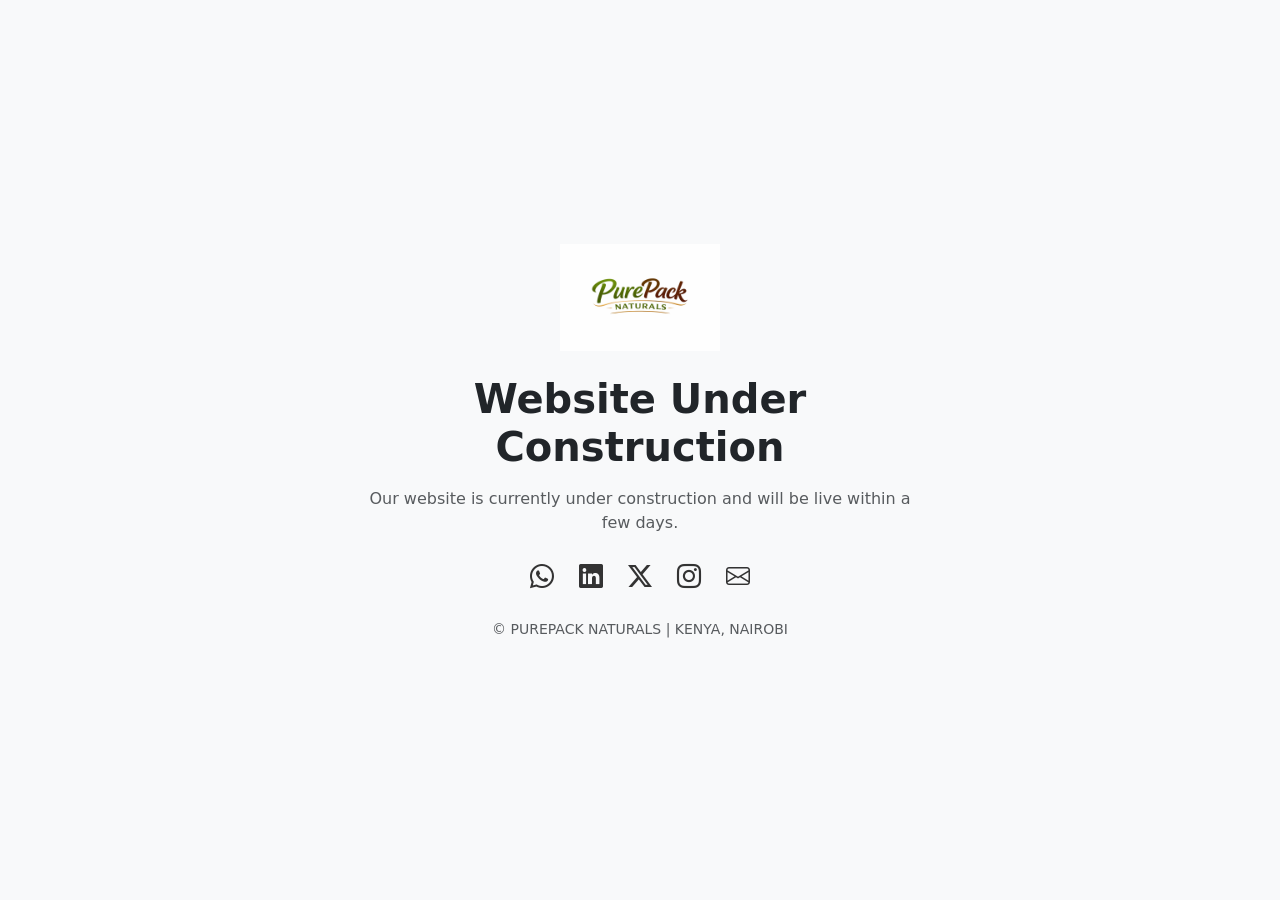
==== index.html @ 0045b214 "Add files via upload" ====
<!DOCTYPE html>
<html lang="en">
<head>
    <meta charset="UTF-8">
    <meta name="viewport" content="width=device-width, initial-scale=1">
    <title>Under Construction | Purepacknaturals</title>

    <!-- Bootstrap CSS -->
    <link href="https://cdn.jsdelivr.net/npm/bootstrap@5.3.3/dist/css/bootstrap.min.css" rel="stylesheet">

    <!-- Bootstrap Icons -->
    <link href="https://cdn.jsdelivr.net/npm/bootstrap-icons@1.11.3/font/bootstrap-icons.css" rel="stylesheet">

    <style>
        body {
            min-height: 100vh;
            display: flex;
            align-items: center;
            justify-content: center;
            background: #f8f9fa;
            text-align: center;
        }
        .logo {
            max-width: 160px;
            margin-bottom: 1.5rem;
        }
        .social-icons a {
            font-size: 1.5rem;
            margin: 0 10px;
            color: #333;
            transition: color 0.3s ease;
        }
        .social-icons a:hover {
            color: #0d6efd;
        }
    </style>
</head>
<body>

<div class="container">
    <div class="row justify-content-center">
        <div class="col-lg-6">

            <!-- Company Logo -->
            <img src="logo.jpeg" alt="EAGUM EXPORTERS Logo" class="logo">

            <h1 class="fw-bold mb-3">Website Under Construction</h1>
            <p class="text-muted mb-4">
                Our website is currently under construction and will be live within a few days.
            </p>

            <!-- Social Media Icons -->
            <div class="social-icons">
                <a href="https://wa.me/+254116405070" aria-label="WhatsApp"><i class="bi bi-whatsapp"></i></a>
                <a href="https://www.linkedin.com/company/purepacknaturals" aria-label="LinkedIn"><i class="bi bi-linkedin"></i></a>
                <a href="https://twitter.com/purepacknaturals" aria-label="Twitter X"><i class="bi bi-twitter-x"></i></a>
                <a href="https://www.instagram.com/purepacknaturals" aria-label="Instagram"><i class="bi bi-instagram"></i></a>
                <a href="mailto:info@purepacknaturals.co.ke" aria-label="Email"><i class="bi bi-envelope"></i></a>
            </div>

            <p class="small text-muted mt-4">© PUREPACK NATURALS | KENYA, NAIROBI</p>

        </div>
    </div>
</div>

</body>
</html>
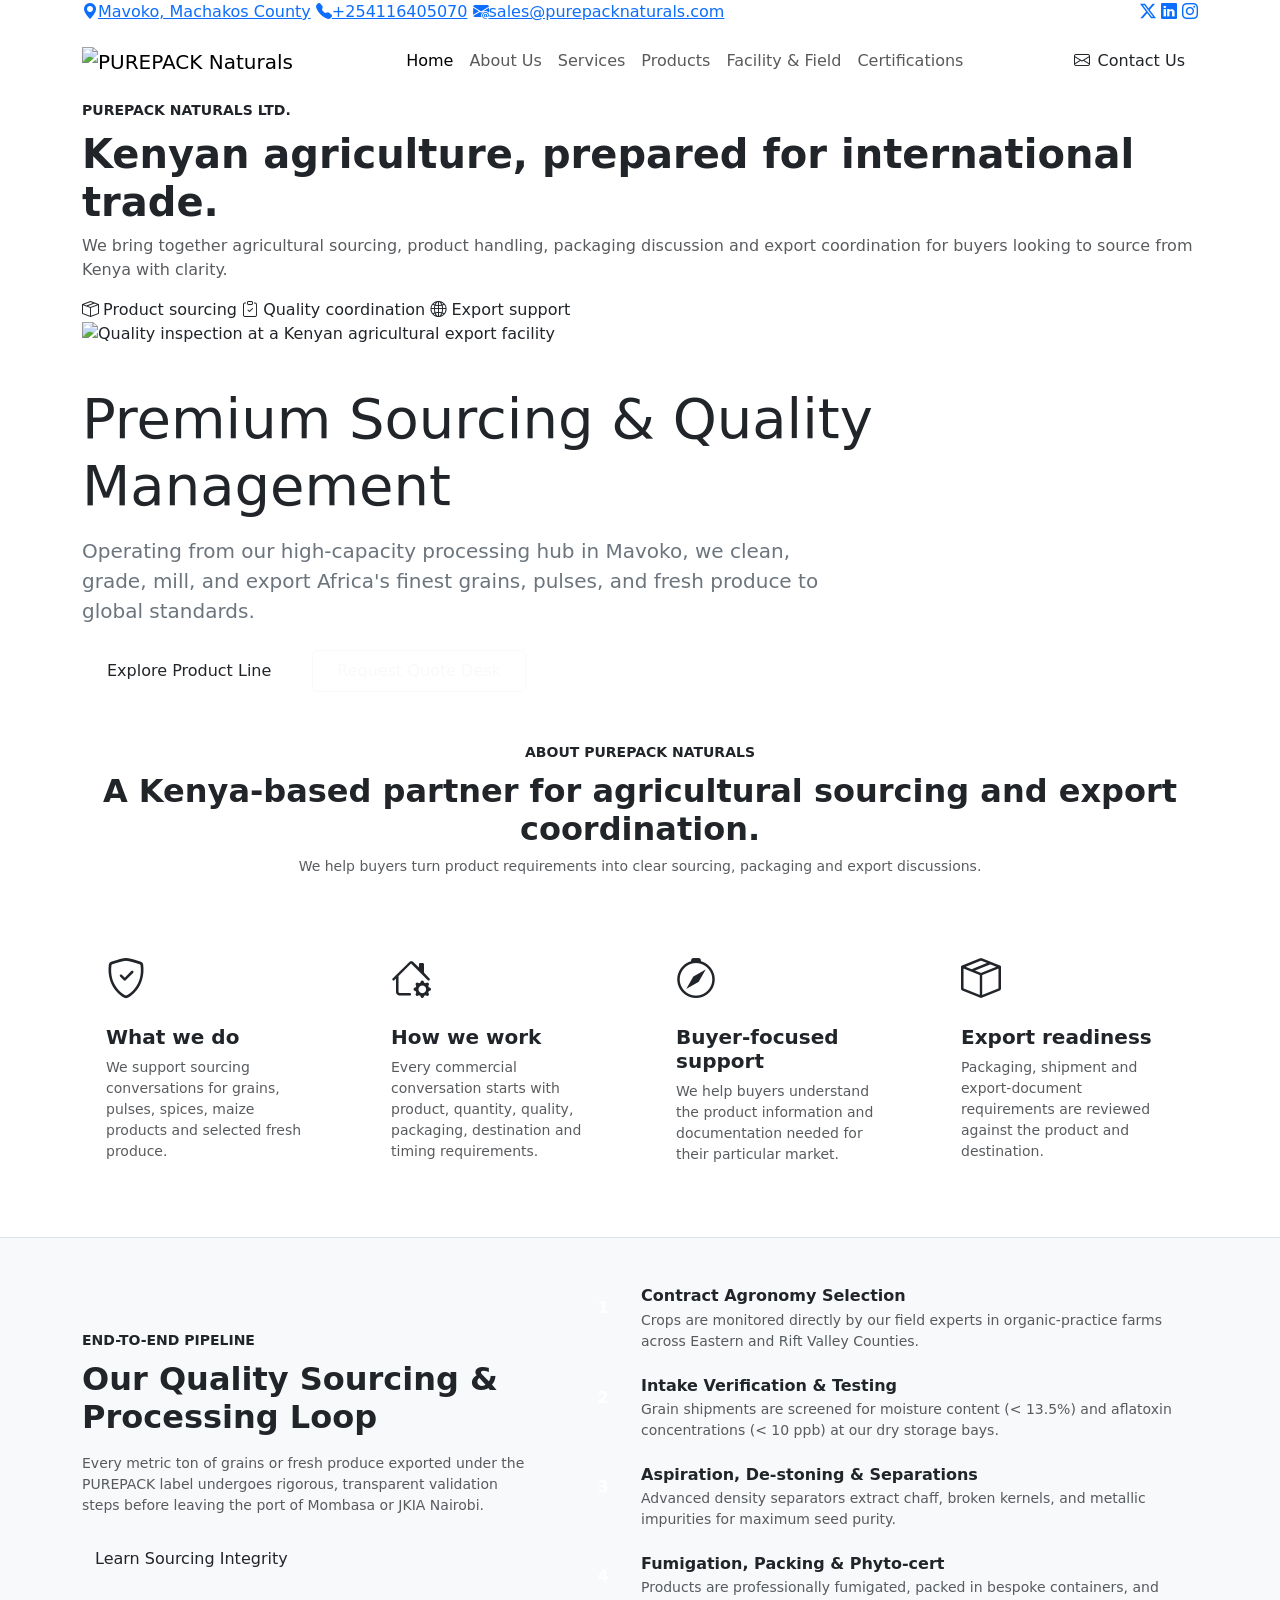
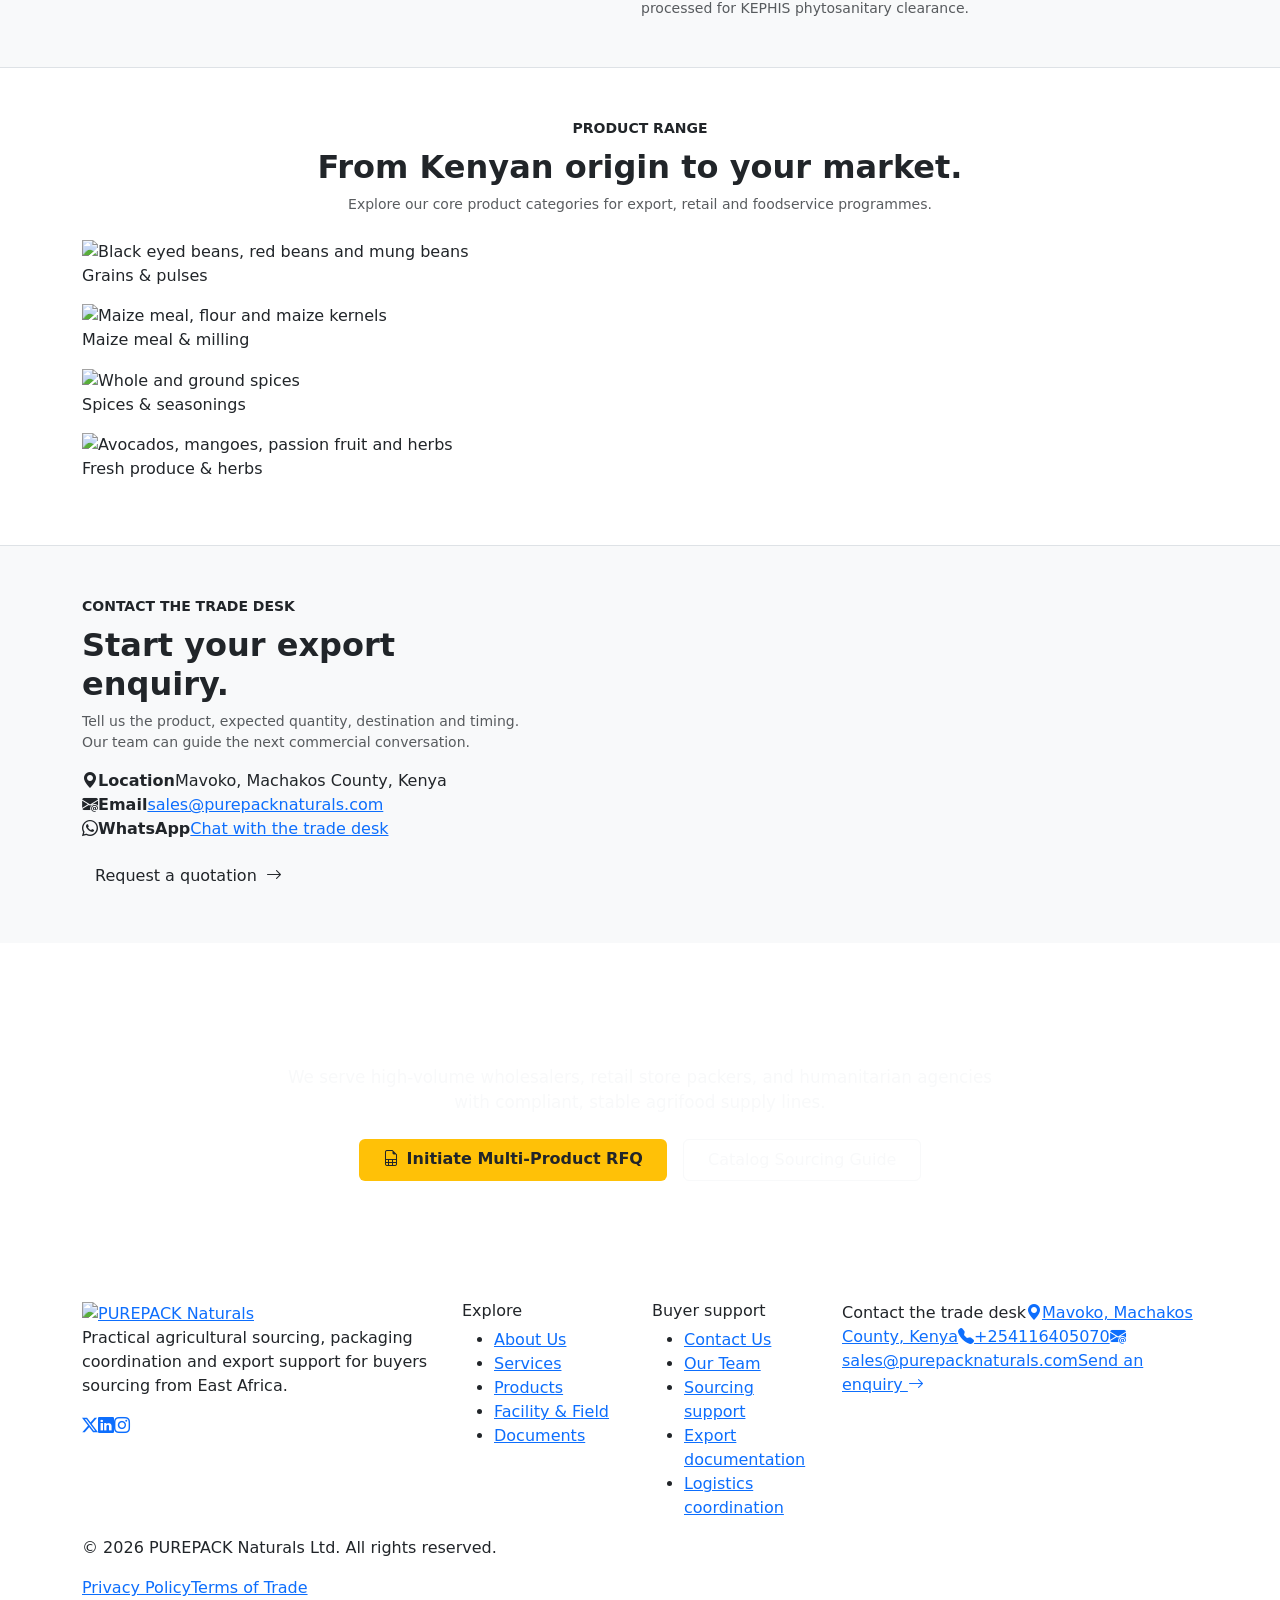
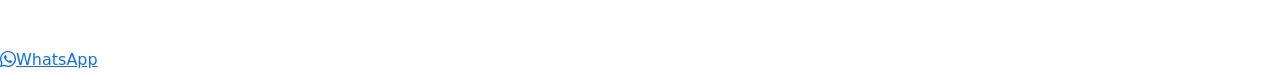
==== commit 8686d26b: "Add files via upload" ====
--- a/index.html
+++ b/index.html
@@ -1,69 +1,391 @@
 <!DOCTYPE html>
 <html lang="en">
 <head>
-    <meta charset="UTF-8">
-    <meta name="viewport" content="width=device-width, initial-scale=1">
-    <title>Under Construction | Purepacknaturals</title>
-
-    <!-- Bootstrap CSS -->
-    <link href="https://cdn.jsdelivr.net/npm/bootstrap@5.3.3/dist/css/bootstrap.min.css" rel="stylesheet">
-
-    <!-- Bootstrap Icons -->
-    <link href="https://cdn.jsdelivr.net/npm/bootstrap-icons@1.11.3/font/bootstrap-icons.css" rel="stylesheet">
-
-    <style>
-        body {
-            min-height: 100vh;
-            display: flex;
-            align-items: center;
-            justify-content: center;
-            background: #f8f9fa;
-            text-align: center;
-        }
-        .logo {
-            max-width: 160px;
-            margin-bottom: 1.5rem;
-        }
-        .social-icons a {
-            font-size: 1.5rem;
-            margin: 0 10px;
-            color: #333;
-            transition: color 0.3s ease;
-        }
-        .social-icons a:hover {
-            color: #0d6efd;
-        }
-    </style>
+  <meta charset="UTF-8" />
+  <meta name="viewport" content="width=device-width, initial-scale=1.0" />
+  <title>PUREPACK Naturals | Agricultural Sourcing &amp; Export Partner in Kenya</title>
+  <meta name="description" content="Agricultural sourcing, packaging coordination and export support for international buyers sourcing from Kenya and East Africa." />
+  <meta name="robots" content="index, follow" />
+  <meta name="theme-color" content="#173b2c" />
+  <link rel="canonical" href="https://purepacknaturals.co.ke/" />
+  <link rel="icon" type="image/png" href="assets/images/logo1.png" />
+  <meta property="og:type" content="website" />
+  <meta property="og:site_name" content="PUREPACK Naturals" />
+  <meta property="og:title" content="PUREPACK Naturals | Agricultural Sourcing &amp; Export Partner in Kenya" />
+  <meta property="og:description" content="Agricultural sourcing, packaging coordination and export support for international buyers sourcing from Kenya and East Africa." />
+  <meta property="og:url" content="https://purepacknaturals.co.ke/" />
+  <meta property="og:image" content="https://purepacknaturals.co.ke/assets/images/hero-export-facility.png" />
+  <meta name="twitter:card" content="summary_large_image" />
+  <meta name="twitter:title" content="PUREPACK Naturals | Agricultural Sourcing &amp; Export Partner in Kenya" />
+  <meta name="twitter:description" content="Agricultural sourcing, packaging coordination and export support for international buyers sourcing from Kenya and East Africa." />
+  <meta name="twitter:image" content="https://purepacknaturals.co.ke/assets/images/hero-export-facility.png" />
+  <link href="https://cdn.jsdelivr.net/npm/bootstrap@5.3.3/dist/css/bootstrap.min.css" rel="stylesheet" crossorigin="anonymous" />
+  <link href="https://cdn.jsdelivr.net/npm/bootstrap-icons@1.11.3/font/bootstrap-icons.min.css" rel="stylesheet" />
+  <link rel="preconnect" href="https://fonts.googleapis.com" />
+  <link rel="preconnect" href="https://fonts.gstatic.com" crossorigin />
+  <link href="https://fonts.googleapis.com/css2?family=Inter:wght@300;400;500;600;700;800;900&display=swap" rel="stylesheet" />
+  <link rel="stylesheet" href="assets/css/styles.css?v=static-pages-v1" />
+  <!-- Google tag (gtag.js) -->
+  <script async src="https://www.googletagmanager.com/gtag/js?id=G-HHF5G4VWT1"></script>
+  <script>
+    window.dataLayer = window.dataLayer || [];
+    function gtag(){dataLayer.push(arguments);}
+    gtag('js', new Date());
+    gtag('config', 'G-HHF5G4VWT1');
+  </script>
 </head>
 <body>
 
-<div class="container">
-    <div class="row justify-content-center">
-        <div class="col-lg-6">
-
-            <!-- Company Logo -->
-            <img src="logo.jpeg" alt="EAGUM EXPORTERS Logo" class="logo">
-
-            <h1 class="fw-bold mb-3">Website Under Construction</h1>
-            <p class="text-muted mb-4">
-                Our website is currently under construction and will be live within a few days.
-            </p>
-
-            <!-- Social Media Icons -->
-            <div class="social-icons">
-                <a href="https://wa.me/+254116405070" aria-label="WhatsApp"><i class="bi bi-whatsapp"></i></a>
-                <a href="https://www.linkedin.com/company/purepacknaturals" aria-label="LinkedIn"><i class="bi bi-linkedin"></i></a>
-                <a href="https://twitter.com/purepacknaturals" aria-label="Twitter X"><i class="bi bi-twitter-x"></i></a>
-                <a href="https://www.instagram.com/purepacknaturals" aria-label="Instagram"><i class="bi bi-instagram"></i></a>
-                <a href="mailto:info@purepacknaturals.co.ke" aria-label="Email"><i class="bi bi-envelope"></i></a>
-            </div>
-
-            <p class="small text-muted mt-4">© PUREPACK NATURALS | KENYA, NAIROBI</p>
-
-        </div>
-    </div>
-</div>
-
+
+  <!-- Floating Feedback Toasts Container -->
+  <div id="feedback-toast-container" class="position-fixed bottom-0 end-0 p-4" style="z-index: 1100; max-width: 400px;"></div>
+
+  <!-- Non-sticky contact bar -->
+  <div class="contact-topbar">
+    <div class="container d-flex align-items-center justify-content-between gap-3">
+      <div class="contact-topbar-details">
+        <a href="https://maps.google.com/?q=Purepack%20Naturals%20Limited" target="_blank" rel="noopener"><i class="bi bi-geo-alt-fill"></i><span>Mavoko, Machakos County</span></a>
+        <a href="tel:+254116405070"><i class="bi bi-telephone-fill"></i><span>+254116405070</span></a>
+        <a href="mailto:sales@purepacknaturals.com"><i class="bi bi-envelope-at-fill"></i><span>sales@purepacknaturals.com</span></a>
+      </div>
+      <div class="contact-topbar-socials" aria-label="Social media links">
+        <a href="https://x.com/purepacknatural" target="_blank" rel="noopener" aria-label="X"><i class="bi bi-twitter-x"></i></a>
+        <a href="https://www.linkedin.com/company/purepacknaturals/" target="_blank" rel="noopener" aria-label="LinkedIn"><i class="bi bi-linkedin"></i></a>
+        <a href="https://www.instagram.com/purepacknaturals/" target="_blank" rel="noopener" aria-label="Instagram"><i class="bi bi-instagram"></i></a>
+      </div>
+    </div>
+  </div>
+
+  <!-- Header & Sticky Navigation -->
+  <nav class="navbar navbar-expand-lg navbar-light sticky-top py-3">
+    <div class="container">
+      <a class="navbar-brand d-flex align-items-center" href="index.html">
+       
+        <div>
+          <img src="assets/images/logo1.png" alt="PUREPACK Naturals" style="height: 42px;"/>
+        </div>
+      </a>
+      
+      <button class="navbar-toggler border-0" type="button" data-bs-toggle="collapse" data-bs-target="#navbarContent" aria-controls="navbarContent" aria-expanded="false" aria-label="Toggle navigation">
+        <span class="navbar-toggler-icon"></span>
+      </button>
+
+      <div class="collapse navbar-collapse" id="navbarContent">
+        <ul class="navbar-nav mx-auto mb-2 mb-lg-0">
+          <li class="nav-item"><a class="nav-link active" href="index.html">Home</a></li>
+          <li class="nav-item"><a class="nav-link" href="about.html">About Us</a></li>
+          <li class="nav-item"><a class="nav-link" href="services.html">Services</a></li>
+          <li class="nav-item"><a class="nav-link" href="products.html">Products</a></li>
+          <li class="nav-item"><a class="nav-link" href="facility.html">Facility & Field</a></li>
+          <li class="nav-item"><a class="nav-link" href="documents.html">Certifications</a></li>
+        </ul>
+        <div class="mobile-menu-contact d-lg-none">
+          <a href="https://maps.google.com/?q=Purepack%20Naturals%20Limited" target="_blank" rel="noopener"><i class="bi bi-geo-alt-fill"></i>Mavoko, Machakos County</a>
+          <a href="tel:+254116405070"><i class="bi bi-telephone-fill"></i>+254116405070</a>
+          <a href="mailto:sales@purepacknaturals.com"><i class="bi bi-envelope-at-fill"></i>sales@purepacknaturals.com</a>
+          <div class="mobile-menu-socials"><a href="https://x.com/purepacknatural" target="_blank" rel="noopener" aria-label="X"><i class="bi bi-twitter-x"></i></a><a href="https://www.linkedin.com/company/purepacknaturals/" target="_blank" rel="noopener" aria-label="LinkedIn"><i class="bi bi-linkedin"></i></a><a href="https://www.instagram.com/purepacknaturals/" target="_blank" rel="noopener" aria-label="Instagram"><i class="bi bi-instagram"></i></a></div>
+          <a class="btn mobile-contact-button" href="contact.html"><i class="bi bi-envelope-fill me-2"></i>Contact Us</a>
+        </div>
+        <div class="d-flex align-items-center">
+          <a class="btn btn-primary-custom d-none d-lg-inline-block" href="contact.html">
+            <i class="bi bi-envelope me-2"></i>Contact Us
+          </a>
+        </div>
+      </div>
+    </div>
+  </nav>
+
+  <div class="app-view active" id="view-home">
+    
+    <!-- Company introduction with framed carousel -->
+    <section class="company-intro-hero">
+      <div class="container company-intro-grid">
+        <div class="company-intro-copy">
+          <span class="text-accent-custom fw-bold text-uppercase small tracking-wider">PUREPACK Naturals Ltd.</span>
+          <h1 class="fw-bold text-primary-custom mt-2">Kenyan agriculture, prepared for international trade.</h1>
+          <p class="text-muted">We bring together agricultural sourcing, product handling, packaging discussion and export coordination for buyers looking to source from Kenya with clarity.</p>
+          <div class="company-intro-points">
+            <span><i class="bi bi-box-seam"></i> Product sourcing</span>
+            <span><i class="bi bi-clipboard-check"></i> Quality coordination</span>
+            <span><i class="bi bi-globe2"></i> Export support</span>
+          </div>
+        </div>
+        <div class="carousel-frame">
+    <div id="heroCarousel" class="carousel slide hero-carousel" data-bs-ride="carousel" data-bs-interval="6500" data-bs-pause="false" data-bs-touch="true">
+      <div class="carousel-inner h-100">
+        
+        <div class="carousel-item active h-100">
+          <div class="hero-slide">
+            <img src="assets/images/hero-export-facility.png" class="hero-image" alt="Quality inspection at a Kenyan agricultural export facility" />
+            <div class="hero-overlay"></div>
+            <div class="hero-caption">
+              <span class="badge bg-accent-custom spec-badge mb-3">STATE-OF-THE-ART MILLING</span>
+              <h1 class="display-4 fw-extrabold tracking-tight mb-3">Premium Sourcing & Quality Management</h1>
+              <p class="lead mb-4 col-lg-8 text-secondary">Operating from our high-capacity processing hub in Mavoko, we clean, grade, mill, and export Africa's finest grains, pulses, and fresh produce to global standards.</p>
+              <div class="d-flex gap-3 flex-wrap">
+                <a href="products.html" class="btn btn-primary-custom px-4 py-2">Explore Product Line</a>
+                <a href="contact.html" class="btn btn-outline-light px-4 py-2">Request Quote Desk</a>
+              </div>
+            </div>
+          </div>
+        </div>
+
+        <div class="carousel-item h-100">
+          <div class="hero-slide">
+            <img src="assets/images/hero-field-sourcing.png" class="hero-image" alt="Agronomist and farmer reviewing crops in Kenya" />
+            <div class="hero-overlay"></div>
+            <div class="hero-caption">
+              <span class="badge bg-accent-custom spec-badge mb-3">SOCIALLY RESPONSIBLE SOURCE</span>
+              <h1 class="display-4 fw-extrabold tracking-tight mb-3">Bridging Kenya's Agronomy to the Globe</h1>
+              <p class="lead mb-4 col-lg-8 text-secondary">Supporting over 3,500 local farmers in eastern and rift valley counties with quality seed inputs, crop monitoring, and sustainable off-take agreements.</p>
+              <div class="d-flex gap-3 flex-wrap">
+                <a href="about.html" class="btn btn-primary-custom px-4 py-2">Our Agronomy Model</a>
+                <a href="facility.html" class="btn btn-outline-light px-4 py-2">Verify Sourcing Traceability</a>
+              </div>
+            </div>
+          </div>
+        </div>
+
+        <div class="carousel-item h-100">
+          <div class="hero-slide">
+            <img src="assets/images/hero-export-packing.png" class="hero-image" alt="Export packaging and quality review" />
+            <div class="hero-overlay"></div>
+            <div class="hero-caption">
+              <span class="badge bg-accent-custom spec-badge mb-3">99.5% PURITY THRESHOLDS</span>
+              <h1 class="display-4 fw-extrabold tracking-tight mb-3">Scientific Processing & Packaging</h1>
+              <p class="lead mb-4 col-lg-8 text-secondary">Featuring modern magnetic separators, density grading decks, and specialized dry packing lines ensuring fully customized retail and bulk packing solutions.</p>
+              <div class="d-flex gap-3 flex-wrap">
+                <a href="services.html" class="btn btn-primary-custom px-4 py-2">Milling & Sifting Services</a>
+                <a href="documents.html" class="btn btn-outline-light px-4 py-2">Download Certifications</a>
+              </div>
+            </div>
+          </div>
+        </div>
+
+      </div>
+    </div>
+        </div>
+      </div>
+    </section>
+
+    <!-- Core Trade Strength Bento Section -->
+    <div class="py-5 bg-white home-about-section">
+      <div class="container">
+        <div class="text-center mb-5 max-w-2xl mx-auto">
+          <span class="text-accent-custom fw-bold text-uppercase small tracking-wider">About PUREPACK Naturals</span>
+          <h2 class="fw-bold tracking-tight text-primary-custom mt-2">A Kenya-based partner for agricultural sourcing and export coordination.</h2>
+          <p class="text-muted small">We help buyers turn product requirements into clear sourcing, packaging and export discussions.</p>
+        </div>
+
+        <div class="row g-4">
+          
+          <div class="col-md-6 col-lg-3">
+            <div class="bento-card p-4 home-about-card">
+              <div class="fs-1 text-primary-custom mb-3"><i class="bi bi-shield-check"></i></div>
+              <h5 class="fw-bold mb-2">What we do</h5>
+              <p class="text-muted small mb-0">We support sourcing conversations for grains, pulses, spices, maize products and selected fresh produce.</p>
+            </div>
+          </div>
+
+          <div class="col-md-6 col-lg-3">
+            <div class="bento-card p-4 home-about-card">
+              <div class="fs-1 text-primary-custom mb-3"><i class="bi bi-house-gear"></i></div>
+              <h5 class="fw-bold mb-2">How we work</h5>
+              <p class="text-muted small mb-0">Every commercial conversation starts with product, quantity, quality, packaging, destination and timing requirements.</p>
+            </div>
+          </div>
+
+          <div class="col-md-6 col-lg-3">
+            <div class="bento-card p-4 home-about-card">
+              <div class="fs-1 text-primary-custom mb-3"><i class="bi bi-compass"></i></div>
+              <h5 class="fw-bold mb-2">Buyer-focused support</h5>
+              <p class="text-muted small mb-0">We help buyers understand the product information and documentation needed for their particular market.</p>
+            </div>
+          </div>
+
+          <div class="col-md-6 col-lg-3">
+            <div class="bento-card p-4 home-about-card">
+              <div class="fs-1 text-primary-custom mb-3"><i class="bi bi-box-seam"></i></div>
+              <h5 class="fw-bold mb-2">Export readiness</h5>
+              <p class="text-muted small mb-0">Packaging, shipment and export-document requirements are reviewed against the product and destination.</p>
+            </div>
+          </div>
+
+        </div>
+      </div>
+    </div>
+
+    <!-- Sourcing Pipeline Timeline -->
+    <div class="py-5 bg-light border-top border-bottom">
+      <div class="container">
+        <div class="row align-items-center">
+          <div class="col-lg-5 mb-4 mb-lg-0">
+            <span class="text-accent-custom fw-bold text-uppercase small tracking-wider">End-to-End Pipeline</span>
+            <h2 class="fw-bold text-primary-custom mt-2 mb-3">Our Quality Sourcing & Processing Loop</h2>
+            <p class="text-muted small mb-4">Every metric ton of grains or fresh produce exported under the PUREPACK label undergoes rigorous, transparent validation steps before leaving the port of Mombasa or JKIA Nairobi.</p>
+            <a href="about.html" class="btn btn-outline-custom">Learn Sourcing Integrity</a>
+          </div>
+          <div class="col-lg-7">
+            <div class="ps-md-4">
+              
+              <div class="d-flex mb-4">
+                <div class="me-3">
+                  <div class="bg-primary-custom text-white rounded-circle d-flex align-items-center justify-content-center" style="width: 44px; height: 44px;">
+                    <span class="fw-bold">1</span>
+                  </div>
+                </div>
+                <div>
+                  <h6 class="fw-bold text-primary-custom mb-1">Contract Agronomy Selection</h6>
+                  <p class="text-muted small mb-0">Crops are monitored directly by our field experts in organic-practice farms across Eastern and Rift Valley Counties.</p>
+                </div>
+              </div>
+
+              <div class="d-flex mb-4">
+                <div class="me-3">
+                  <div class="bg-primary-custom text-white rounded-circle d-flex align-items-center justify-content-center" style="width: 44px; height: 44px;">
+                    <span class="fw-bold">2</span>
+                  </div>
+                </div>
+                <div>
+                  <h6 class="fw-bold text-primary-custom mb-1">Intake Verification & Testing</h6>
+                  <p class="text-muted small mb-0">Grain shipments are screened for moisture content (&lt; 13.5%) and aflatoxin concentrations (&lt; 10 ppb) at our dry storage bays.</p>
+                </div>
+              </div>
+
+              <div class="d-flex mb-4">
+                <div class="me-3">
+                  <div class="bg-primary-custom text-white rounded-circle d-flex align-items-center justify-content-center" style="width: 44px; height: 44px;">
+                    <span class="fw-bold">3</span>
+                  </div>
+                </div>
+                <div>
+                  <h6 class="fw-bold text-primary-custom mb-1">Aspiration, De-stoning & Separations</h6>
+                  <p class="text-muted small mb-0">Advanced density separators extract chaff, broken kernels, and metallic impurities for maximum seed purity.</p>
+                </div>
+              </div>
+
+              <div class="d-flex">
+                <div class="me-3">
+                  <div class="bg-primary-custom text-white rounded-circle d-flex align-items-center justify-content-center" style="width: 44px; height: 44px;">
+                    <span class="fw-bold">4</span>
+                  </div>
+                </div>
+                <div>
+                  <h6 class="fw-bold text-primary-custom mb-1">Fumigation, Packing & Phyto-cert</h6>
+                  <p class="text-muted small mb-0">Products are professionally fumigated, packed in bespoke containers, and processed for KEPHIS phytosanitary clearance.</p>
+                </div>
+              </div>
+
+            </div>
+          </div>
+        </div>
+      </div>
+    </div>
+
+    <!-- Product collage -->
+    <section class="product-collage-section py-5">
+      <div class="container">
+        <div class="text-center mb-4">
+          <span class="text-accent-custom fw-bold text-uppercase small tracking-wider">Product range</span>
+          <h2 class="fw-bold text-primary-custom mt-2 mb-2">From Kenyan origin to your market.</h2>
+          <p class="text-muted small mb-0">Explore our core product categories for export, retail and foodservice programmes.</p>
+        </div>
+        <div class="product-collage-grid">
+          <figure class="product-collage-card"><img src="assets/images/product-pulses-collage.png" alt="Black eyed beans, red beans and mung beans"><figcaption>Grains & pulses</figcaption></figure>
+          <figure class="product-collage-card"><img src="assets/images/product-maize-collage.png" alt="Maize meal, flour and maize kernels"><figcaption>Maize meal & milling</figcaption></figure>
+          <figure class="product-collage-card"><img src="assets/images/product-spices-collage.png" alt="Whole and ground spices"><figcaption>Spices & seasonings</figcaption></figure>
+          <figure class="product-collage-card"><img src="assets/images/product-fresh-collage.png" alt="Avocados, mangoes, passion fruit and herbs"><figcaption>Fresh produce & herbs</figcaption></figure>
+        </div>
+      </div>
+    </section>
+
+    <!-- Contact and location section -->
+    <section class="home-contact-section py-5 bg-light border-top">
+      <div class="container">
+        <div class="row g-4 align-items-stretch">
+          <div class="col-lg-5">
+            <div class="home-contact-copy h-100">
+              <span class="text-accent-custom fw-bold text-uppercase small tracking-wider">Contact the trade desk</span>
+              <h2 class="fw-bold text-primary-custom mt-2">Start your export enquiry.</h2>
+              <p class="text-muted small">Tell us the product, expected quantity, destination and timing. Our team can guide the next commercial conversation.</p>
+              <div class="home-contact-details">
+                <div><i class="bi bi-geo-alt-fill"></i><span><strong>Location</strong>Mavoko, Machakos County, Kenya</span></div>
+                <div><i class="bi bi-envelope-at-fill"></i><span><strong>Email</strong><a href="mailto:sales@purepacknaturals.com">sales@purepacknaturals.com</a></span></div>
+                <div><i class="bi bi-whatsapp"></i><span><strong>WhatsApp</strong><a href="https://wa.me/254116405070" target="_blank" rel="noopener">Chat with the trade desk</a></span></div>
+              </div>
+              <a href="contact.html" class="btn btn-primary-custom mt-3">Request a quotation <i class="bi bi-arrow-right ms-1"></i></a>
+            </div>
+          </div>
+          <div class="col-lg-7">
+            <div class="home-location-map h-100">
+              <iframe title="Purepack Naturals Limited location" src="https://www.google.com/maps/embed?pb=!1m18!1m12!1m3!1d3988.6696673658744!2d36.949108573501285!3d-1.3748835357263003!2m3!1f0!2f0!3f0!3m2!1i1024!2i768!4f13.1!3m3!1m2!1s0x182f0df3fcb8e82d%3A0x44da0968f50df417!2sPurepack%20Naturals%20Limited!5e0!3m2!1sen!2ske!4v1785639459990!5m2!1sen!2ske" loading="lazy" allowfullscreen referrerpolicy="strict-origin-when-cross-origin"></iframe>
+            </div>
+          </div>
+        </div>
+      </div>
+    </section>
+
+    <!-- Impact Call to Action Banner -->
+    <div class="py-5 text-white bg-primary-custom position-relative">
+      <div class="container text-center py-4 position-relative" style="z-index: 5;">
+        <h3 class="fw-bold mb-3">Partner with East Africa's Finest Export Desk</h3>
+        <p class="lead col-lg-8 mx-auto text-light opacity-90 mb-4" style="font-size: 1.05rem;">We serve high-volume wholesalers, retail store packers, and humanitarian agencies with compliant, stable agrifood supply lines.</p>
+        <div class="d-flex gap-3 justify-content-center flex-wrap">
+          <a href="contact.html" class="btn btn-warning text-dark fw-bold px-4 py-2 bg-accent-custom border-0"><i class="bi bi-file-earmark-spreadsheet me-2"></i>Initiate Multi-Product RFQ</a>
+          <a href="products.html" class="btn btn-outline-light px-4 py-2">Catalog Sourcing Guide</a>
+        </div>
+      </div>
+    </div>
+
+  </div><!-- FOOTER -->
+  <footer class="footer-modern py-5">
+    <div class="container">
+      <div class="row g-4 align-items-start">
+        <div class="col-lg-4"><a class="footer-brand" href="index.html"><img src="assets/images/logo1.png" alt="PUREPACK Naturals" onerror="this.onerror=null; this.src='assets/logo1.png';" /></a><p>Practical agricultural sourcing, packaging coordination and export support for buyers sourcing from East Africa.</p><div class="footer-socials"><a href="https://x.com/purepacknatural" target="_blank" rel="noopener" aria-label="X"><i class="bi bi-twitter-x"></i></a><a href="https://www.linkedin.com/company/purepacknaturals/" target="_blank" rel="noopener" aria-label="LinkedIn"><i class="bi bi-linkedin"></i></a><a href="https://www.instagram.com/purepacknaturals/" target="_blank" rel="noopener" aria-label="Instagram"><i class="bi bi-instagram"></i></a></div></div>
+        <div class="col-6 col-lg-2"><h6>Explore</h6><ul><li><a href="about.html">About Us</a></li><li><a href="services.html">Services</a></li><li><a href="products.html">Products</a></li><li><a href="facility.html">Facility &amp; Field</a></li><li><a href="documents.html">Documents</a></li></ul></div>
+        <div class="col-6 col-lg-2"><h6>Buyer support</h6><ul><li><a href="contact.html">Contact Us</a></li><li><a href="about.html" data-scroll-target="our-team">Our Team</a></li><li><a href="services.html">Sourcing support</a></li><li><a href="services.html">Export documentation</a></li><li><a href="services.html">Logistics coordination</a></li></ul></div>
+        <div class="col-lg-4"><div class="footer-contact-card"><span>Contact the trade desk</span><a href="https://maps.google.com/?q=Purepack%20Naturals%20Limited" target="_blank" rel="noopener"><i class="bi bi-geo-alt-fill"></i>Mavoko, Machakos County, Kenya</a><a href="tel:+254116405070"><i class="bi bi-telephone-fill"></i>+254116405070</a><a href="mailto:sales@purepacknaturals.com"><i class="bi bi-envelope-at-fill"></i>sales@purepacknaturals.com</a><a class="footer-contact-action" href="contact.html">Send an enquiry <i class="bi bi-arrow-right"></i></a></div></div>
+      </div>
+      <div class="footer-bottom"><p>&copy; 2026 PUREPACK Naturals Ltd. All rights reserved.</p><div><a href="privacy.html">Privacy Policy</a><a href="terms.html">Terms of Trade</a></div></div>
+
+    </div>
+  </footer>
+
+  <a class="whatsapp-float" href="https://wa.me/254116405070?text=Hello%20PUREPACK%20Naturals%2C%20I%20would%20like%20to%20make%20an%20export%20enquiry." target="_blank" rel="noopener" aria-label="Contact PUREPACK Naturals on WhatsApp" title="Chat on WhatsApp">
+    <i class="bi bi-whatsapp" aria-hidden="true"></i><span>WhatsApp</span>
+  </a>
+
+  
+
+<script src="https://cdn.jsdelivr.net/npm/bootstrap@5.3.3/dist/js/bootstrap.bundle.min.js" crossorigin="anonymous"></script>
+<script>
+document.addEventListener('DOMContentLoaded', function () {
+  document.querySelectorAll('.product-item-main').forEach(function (card) {
+    var image = card.querySelector('.product-image-wrapper img');
+    var description = card.querySelector('.product-desc');
+    var body = card.querySelector('.product-body');
+    var name = card.querySelector('h3');
+    if (image && description) image.alt = description.textContent.trim();
+    if (name && !card.querySelector('.product-image-name')) {
+      var label = document.createElement('div');
+      label.className = 'product-image-name';
+      label.textContent = name.textContent.trim();
+      card.appendChild(label);
+    }
+    if (body) body.remove();
+  });
+  var marwoMain = document.getElementById('section-marwo-main');
+  var marwoSpices = document.getElementById('section-marwo-spices');
+  if (marwoMain && marwoSpices) marwoSpices.insertAdjacentElement('afterend', marwoMain);
+  var mobileMenu = document.getElementById('navbarContent');
+  if (mobileMenu && window.bootstrap) {
+    var openedAt = 0, scrollStart = 0;
+    var closeMenu = function () { if (mobileMenu.classList.contains('show')) window.bootstrap.Collapse.getOrCreateInstance(mobileMenu).hide(); };
+    mobileMenu.querySelectorAll('a').forEach(function (link) { link.addEventListener('click', closeMenu); });
+    mobileMenu.addEventListener('shown.bs.collapse', function () { openedAt = Date.now(); scrollStart = window.scrollY; });
+    window.addEventListener('scroll', function () { if (Date.now() - openedAt >= 450 && Math.abs(window.scrollY - scrollStart) >= 10) closeMenu(); }, { passive: true });
+  }
+});
+</script>
 </body>
 </html>
-
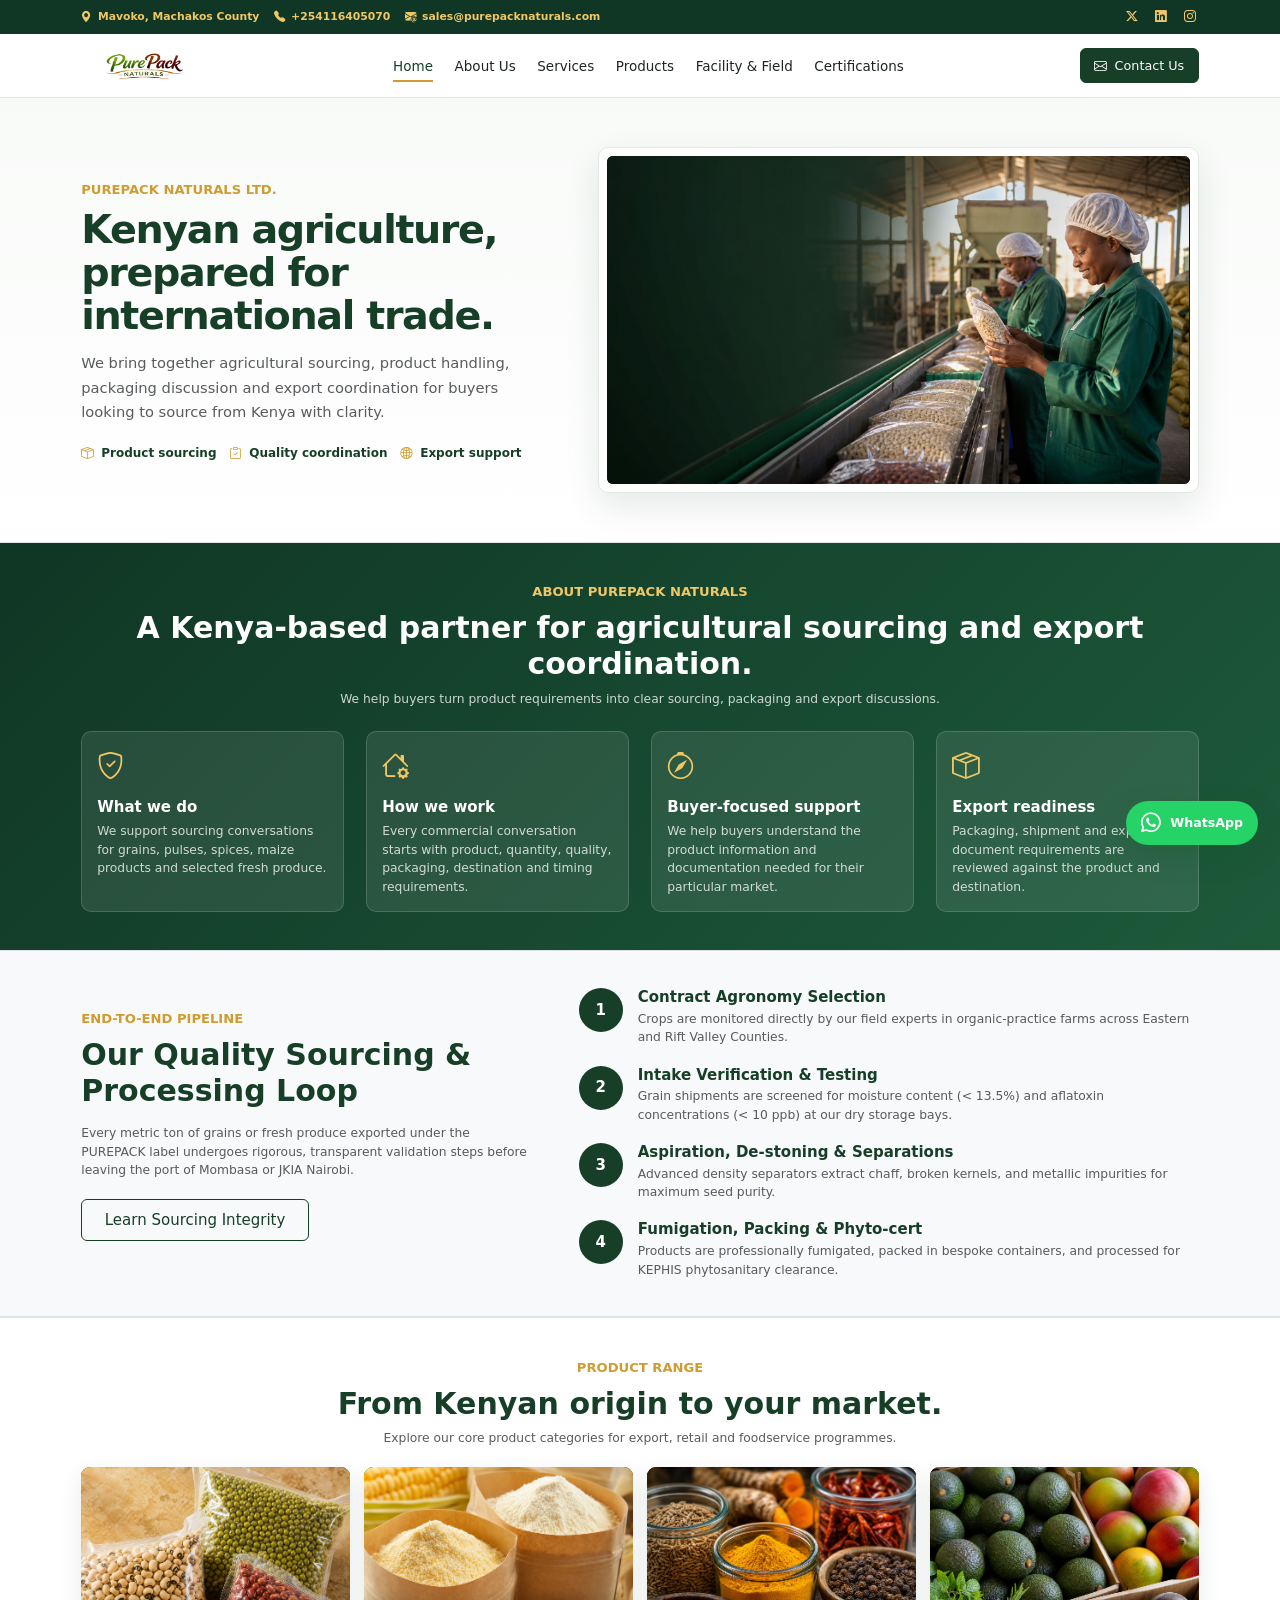
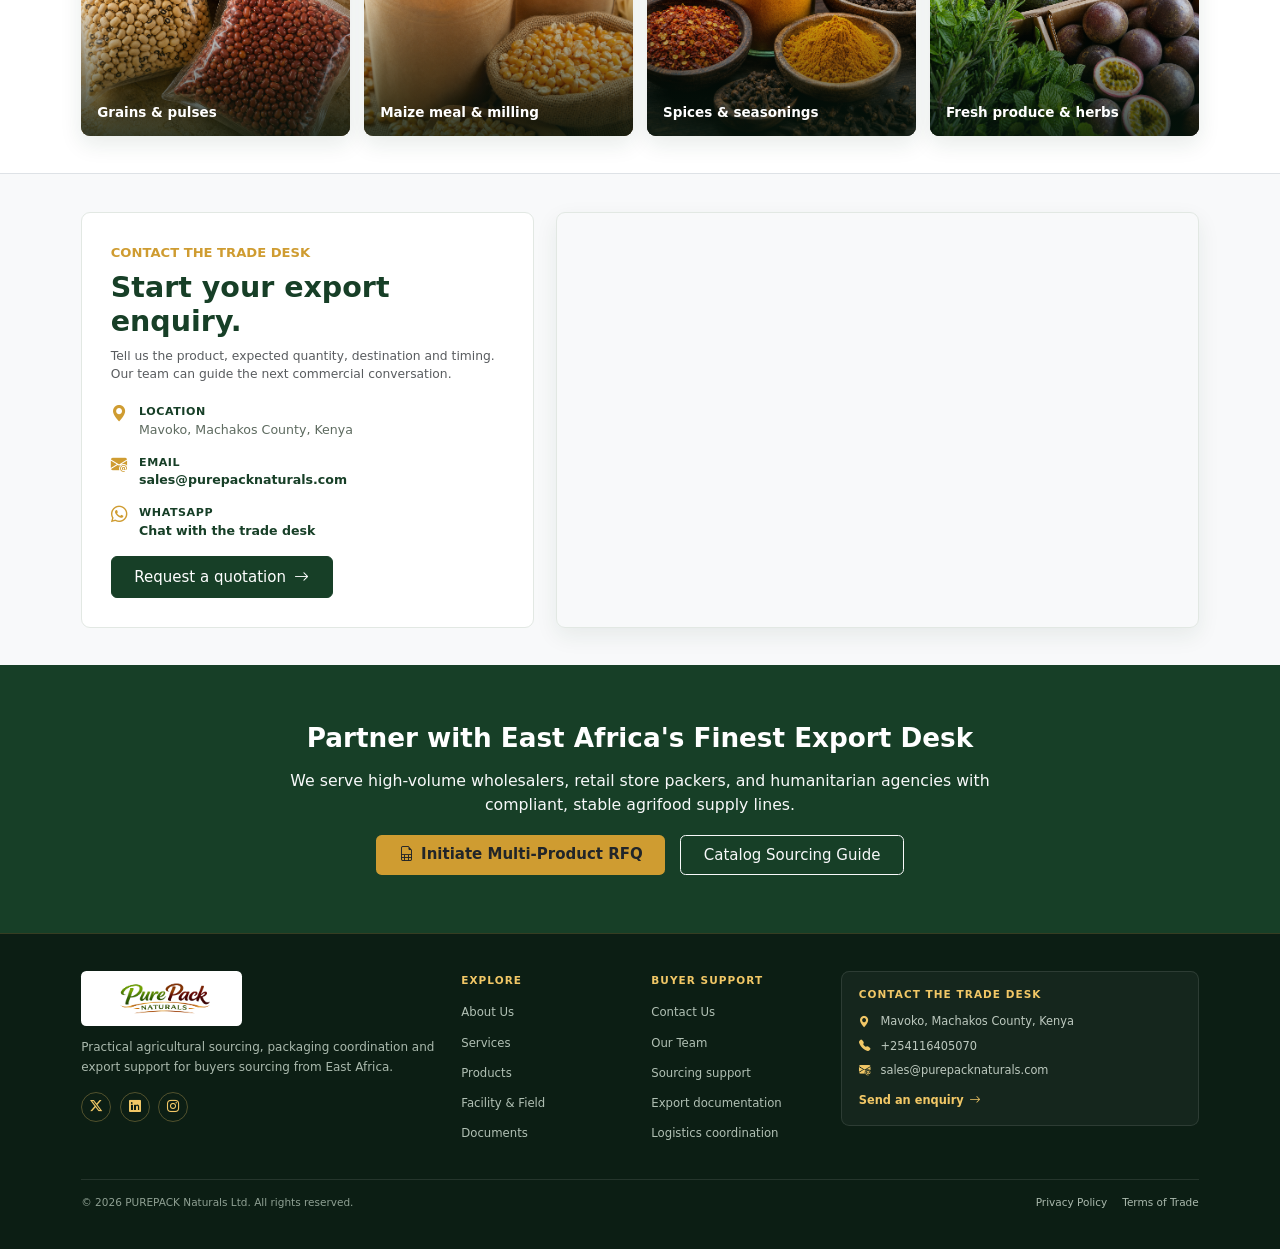
==== commit 96f819bc: "Update print statement from 'Hello' to 'Goodbye'" ====
--- a/index.html
+++ b/index.html
@@ -7,18 +7,18 @@
   <meta name="description" content="Agricultural sourcing, packaging coordination and export support for international buyers sourcing from Kenya and East Africa." />
   <meta name="robots" content="index, follow" />
   <meta name="theme-color" content="#173b2c" />
-  <link rel="canonical" href="https://purepacknaturals.co.ke/" />
+  <link rel="canonical" href="https://purepacknaturals.com/" />
   <link rel="icon" type="image/png" href="assets/images/logo1.png" />
   <meta property="og:type" content="website" />
   <meta property="og:site_name" content="PUREPACK Naturals" />
   <meta property="og:title" content="PUREPACK Naturals | Agricultural Sourcing &amp; Export Partner in Kenya" />
   <meta property="og:description" content="Agricultural sourcing, packaging coordination and export support for international buyers sourcing from Kenya and East Africa." />
-  <meta property="og:url" content="https://purepacknaturals.co.ke/" />
-  <meta property="og:image" content="https://purepacknaturals.co.ke/assets/images/hero-export-facility.png" />
+  <meta property="og:url" content="https://purepacknaturals.com/" />
+  <meta property="og:image" content="https://purepacknaturals.com/assets/images/hero-export-facility.png" />
   <meta name="twitter:card" content="summary_large_image" />
   <meta name="twitter:title" content="PUREPACK Naturals | Agricultural Sourcing &amp; Export Partner in Kenya" />
   <meta name="twitter:description" content="Agricultural sourcing, packaging coordination and export support for international buyers sourcing from Kenya and East Africa." />
-  <meta name="twitter:image" content="https://purepacknaturals.co.ke/assets/images/hero-export-facility.png" />
+  <meta name="twitter:image" content="https://purepacknaturals.com/assets/images/hero-export-facility.png" />
   <link href="https://cdn.jsdelivr.net/npm/bootstrap@5.3.3/dist/css/bootstrap.min.css" rel="stylesheet" crossorigin="anonymous" />
   <link href="https://cdn.jsdelivr.net/npm/bootstrap-icons@1.11.3/font/bootstrap-icons.min.css" rel="stylesheet" />
   <link rel="preconnect" href="https://fonts.googleapis.com" />
--- a/assets/css/styles.css
+++ b/assets/css/styles.css
@@ -0,0 +1,1381 @@
+/* PUREPACK Naturals Custom Premium Style Sheet */
+
+:root {
+  --primary-color: #173f27;
+  --primary-hover: #102e1c;
+  --accent-color: #cf9c31;
+  --accent-hover: #b08121;
+  --bg-soft: #f8f9fa;
+  --bg-cream: #fbfbf7;
+  --text-dark: #1e2521;
+  --text-muted: #5e6b60;
+  --border-color: #e2e8e3;
+  --transition-smooth: all 0.3s cubic-bezier(0.4, 0, 0.2, 1);
+  --font-inter: 'Inter', system-ui, sans-serif;
+}
+
+body {
+  font-family: var(--font-inter);
+  color: var(--text-dark);
+  background-color: var(--bg-cream);
+  overflow-x: hidden;
+}
+
+/* Base custom classes */
+.text-primary-custom { color: var(--primary-color) !important; }
+.bg-primary-custom { background-color: var(--primary-color) !important; }
+.text-accent-custom { color: var(--accent-color) !important; }
+.bg-accent-custom { background-color: var(--accent-color) !important; }
+
+/* Sticky Navbar */
+.navbar {
+  backdrop-filter: blur(15px);
+  background-color: rgba(255, 255, 255, 0.92) !important;
+  border-bottom: 1px solid var(--border-color);
+  transition: var(--transition-smooth);
+  z-index: 1000;
+}
+
+.navbar.scrolled {
+  box-shadow: 0 4px 30px rgba(0, 0, 0, 0.04);
+  padding-block: 0.5rem;
+}
+
+/* Non-sticky contact and social bar */
+.contact-topbar { background: #103625; }
+.contact-topbar > .container { min-height: 34px; }
+.contact-topbar-details,
+.contact-topbar-socials { display: flex; align-items: center; gap: 1rem; }
+.contact-topbar a { display: inline-flex; align-items: center; gap: .38rem; color: #f1c766; font-size: .72rem; font-weight: 700; text-decoration: none; }
+.contact-topbar a:hover { color: #fff1bf; }
+.contact-topbar-details i { font-size: .76rem; }
+.contact-topbar-socials { gap: .72rem; }
+.contact-topbar-socials a { justify-content: center; width: 18px; height: 18px; font-size: .78rem; }
+
+/* Modern footer */
+.footer-modern { background: #0c1e14; border-top: 1px solid rgba(241, 199, 102, .18); }
+.footer-brand { display: inline-flex; margin-bottom: .85rem; padding: .42rem .65rem; border-radius: .35rem; background: #fff; }
+.footer-brand img { height: 42px; width: auto; }
+.footer-modern > .container > .row > div:first-child > p { max-width: 360px; margin: 0 0 1rem; color: #aab9ad; font-size: .8rem; line-height: 1.6; }
+.footer-socials { display: flex; gap: .55rem; }
+.footer-socials a { display: inline-flex; align-items: center; justify-content: center; width: 30px; height: 30px; border: 1px solid rgba(241, 199, 102, .3); border-radius: 50%; color: #f1c766; font-size: .82rem; }
+.footer-socials a:hover { border-color: #f1c766; background: #f1c766; color: #163724; }
+.footer-modern h6 { margin: .2rem 0 .9rem; color: #f1c766; font-size: .7rem; font-weight: 800; letter-spacing: .1em; text-transform: uppercase; }
+.footer-modern ul { margin: 0; padding: 0; list-style: none; }
+.footer-modern li { margin-bottom: .52rem; }
+.footer-modern li a { color: #b1c0b4; font-size: .78rem; }
+.footer-modern li a:hover { color: #fff; }
+.footer-contact-card { padding: 1rem 1.1rem; border: 1px solid rgba(255, 255, 255, .1); border-radius: .55rem; background: rgba(255, 255, 255, .04); }
+.footer-contact-card > span { display: block; margin-bottom: .7rem; color: #f1c766; font-size: .7rem; font-weight: 800; letter-spacing: .1em; text-transform: uppercase; }
+.footer-contact-card > a:not(.footer-contact-action) { display: flex; align-items: center; gap: .55rem; margin-bottom: .48rem; color: #bdc9bf; font-size: .76rem; text-decoration: none; }
+.footer-contact-card > a:not(.footer-contact-action):hover { color: #fff; }
+.footer-contact-card > a:not(.footer-contact-action) i { width: .9rem; color: #f1c766; }
+.footer-contact-action { display: inline-flex; align-items: center; gap: .35rem; margin-top: .35rem; color: #f1c766; font-size: .76rem; font-weight: 800; text-decoration: none; }
+.footer-contact-action:hover { color: #fff1bf; }
+.footer-bottom { display: flex; align-items: center; justify-content: space-between; gap: 1rem; margin-top: 1.8rem; padding-top: 1.05rem; border-top: 1px solid rgba(255, 255, 255, .1); }
+.footer-bottom p { margin: 0; color: #8fa093; font-size: .7rem; }
+.footer-bottom div { display: flex; gap: 1rem; }
+.footer-bottom a { color: #aab9ad; font-size: .7rem; }
+.footer-bottom a:hover { color: #f1c766; }
+
+@media (max-width: 575.98px) { .footer-bottom { display: block; } .footer-bottom div { margin-top: .55rem; } }
+
+/* Mobile navigation: green panel, gold typography and contact details. */
+@media (max-width: 991.98px) {
+  .contact-topbar { display: none; }
+  .navbar { padding-top: .65rem !important; padding-bottom: .65rem !important; }
+  .navbar-toggler { padding: .42rem .55rem; border: 1px solid #173f27 !important; border-radius: .35rem; background: #173f27; }
+  .navbar-toggler:focus { box-shadow: 0 0 0 .18rem rgba(241, 199, 102, .45); }
+  .navbar-toggler-icon { filter: invert(84%) sepia(36%) saturate(641%) hue-rotate(350deg) brightness(101%) contrast(89%); }
+  .navbar .navbar-collapse { margin-top: .7rem; padding: .7rem .85rem .9rem; border: 1px solid rgba(241, 199, 102, .3); border-radius: .55rem; background: #103625; }
+  .navbar .navbar-nav { margin: 0 !important; }
+  .navbar .nav-link { padding: .68rem .2rem !important; border-bottom: 1px solid rgba(255, 255, 255, .1); color: #f1c766 !important; font-size: .92rem; }
+  .navbar .nav-link:hover, .navbar .nav-link.active { color: #fff1bf !important; }
+  .mobile-menu-contact { display: grid; gap: .52rem; padding: .95rem 0 .2rem; }
+  .mobile-menu-contact > a:not(.mobile-contact-button) { display: flex; align-items: center; gap: .55rem; color: #f1c766; font-size: .74rem; font-weight: 700; text-decoration: none; }
+  .mobile-menu-contact > a:not(.mobile-contact-button) i { width: 1rem; }
+  .mobile-menu-socials { display: flex; gap: .55rem; padding-top: .1rem; }
+  .mobile-menu-socials a { display: inline-flex; align-items: center; justify-content: center; width: 28px; height: 28px; border: 1px solid rgba(241, 199, 102, .42); border-radius: 50%; color: #f1c766; font-size: .76rem; }
+  .mobile-contact-button { margin-top: .2rem; border: 0; background: #f1c766; color: #173b2c; font-size: .82rem; font-weight: 800; }
+  .mobile-contact-button:hover { background: #fff1bf; color: #173b2c; }
+}
+
+.nav-link {
+  color: var(--text-dark);
+  font-weight: 500;
+  padding-inline: 1rem !important;
+  transition: var(--transition-smooth);
+}
+
+.nav-link:hover, .nav-link.active {
+  color: var(--primary-color) !important;
+}
+
+/* Custom Buttons */
+.btn-primary-custom {
+  background-color: var(--primary-color);
+  color: #ffffff;
+  font-weight: 500;
+  border: 1px solid var(--primary-color);
+  border-radius: 6px;
+  padding: 0.6rem 1.5rem;
+  transition: var(--transition-smooth);
+}
+
+.btn-primary-custom:hover {
+  background-color: var(--primary-hover);
+  border-color: var(--primary-hover);
+  color: #ffffff;
+  transform: translateY(-1px);
+}
+
+.btn-outline-custom {
+  background-color: transparent;
+  color: var(--primary-color);
+  font-weight: 500;
+  border: 1px solid var(--primary-color);
+  border-radius: 6px;
+  padding: 0.6rem 1.5rem;
+  transition: var(--transition-smooth);
+}
+
+.btn-outline-custom:hover {
+  background-color: var(--primary-color);
+  color: #ffffff;
+  transform: translateY(-1px);
+}
+
+/* Multi-view layout (SPA) */
+.app-view {
+  display: none;
+  opacity: 0;
+  transform: translateY(15px);
+  transition: opacity 0.4s ease, transform 0.4s ease;
+}
+
+.app-view.active {
+  display: block;
+  opacity: 1;
+  transform: translateY(0);
+}
+
+/* Hero Section Carousel */
+.hero-carousel {
+  position: relative;
+  height: 650px;
+  background-color: #0b1510;
+}
+
+@media (max-width: 768px) {
+  .hero-carousel {
+    height: 500px;
+  }
+}
+
+.hero-slide {
+  height: 100%;
+  position: relative;
+}
+
+.hero-image {
+  width: 100%;
+  height: 100%;
+  object-fit: cover;
+  opacity: 0.55;
+  filter: brightness(0.85) contrast(1.05);
+}
+
+.hero-overlay {
+  position: absolute;
+  inset: 0;
+  background: linear-gradient(180deg, rgba(11,21,16,0.5) 0%, rgba(11,21,16,0.85) 100%);
+}
+
+.hero-caption {
+  position: absolute;
+  bottom: 0;
+  left: 0;
+  right: 0;
+  padding: 8% 10%;
+  color: #ffffff;
+  z-index: 10;
+}
+
+/* Dynamic Bento Grid / Cards */
+.bento-card {
+  background: #ffffff;
+  border: 1px solid var(--border-color);
+  border-radius: 12px;
+  transition: var(--transition-smooth);
+  height: 100%;
+  overflow: hidden;
+}
+
+.bento-card:hover {
+  transform: translateY(-5px);
+  box-shadow: 0 12px 30px rgba(23, 63, 39, 0.06);
+  border-color: rgba(23, 63, 39, 0.15);
+}
+
+.bento-img-container {
+  height: 220px;
+  overflow: hidden;
+  background-color: #eaeaea;
+  position: relative;
+}
+
+.bento-img {
+  width: 100%;
+  height: 100%;
+  object-fit: cover;
+  transition: var(--transition-smooth);
+}
+
+.bento-card:hover .bento-img {
+  transform: scale(1.05);
+}
+
+/* Spec Sheet Design */
+.spec-badge {
+  font-size: 0.72rem;
+  font-weight: 600;
+  letter-spacing: 0.05em;
+  padding: 0.3rem 0.6rem;
+  border-radius: 4px;
+}
+
+.spec-table th {
+  font-weight: 600;
+  color: var(--text-dark);
+  font-size: 0.85rem;
+}
+
+.spec-table td {
+  font-size: 0.85rem;
+  color: var(--text-muted);
+}
+
+/* Floating Action / RFQ Steps */
+.rfq-step {
+  display: none;
+}
+.rfq-step.active {
+  display: block;
+}
+
+.step-indicator {
+  width: 32px;
+  height: 32px;
+  border-radius: 50%;
+  background-color: #eaeaea;
+  display: flex;
+  align-items: center;
+  justify-content: center;
+  font-weight: 600;
+  font-size: 0.85rem;
+  color: var(--text-muted);
+  transition: var(--transition-smooth);
+}
+
+.step-indicator.active {
+  background-color: var(--primary-color);
+  color: #ffffff;
+}
+
+.step-indicator.completed {
+  background-color: var(--accent-color);
+  color: #ffffff;
+}
+
+/* Lightbox Modal */
+.lightbox-modal .modal-content {
+  background-color: rgba(11, 21, 16, 0.98);
+  border: none;
+}
+
+/* Footer Accent */
+footer {
+  background-color: #0b110e;
+  color: #bcc6be;
+  border-top: 1px solid #1c2720;
+}
+
+footer a {
+  color: #8c9c90;
+  text-decoration: none;
+  transition: var(--transition-smooth);
+}
+
+footer a:hover {
+  color: #ffffff;
+}
+
+/* Animations */
+@keyframes fadeIn {
+  from { opacity: 0; transform: translateY(10px); }
+  to { opacity: 1; transform: translateY(0); }
+}
+
+.animate-fade-in {
+  animation: fadeIn 0.5s ease forwards;
+}
+
+/* Custom Products Page Naming Convention Classes */
+.page-hero {
+  background: linear-gradient(135deg, #12301e 0%, #173f27 100%);
+  color: #ffffff;
+  padding: 6rem 0 5rem 0;
+  position: relative;
+  overflow: hidden;
+  border-bottom: 4px solid var(--accent-color);
+}
+
+.page-hero::before {
+  content: '';
+  position: absolute;
+  inset: 0;
+  background-image: radial-gradient(circle at 80% 20%, rgba(207, 156, 49, 0.15) 0%, transparent 50%);
+  pointer-events: none;
+}
+
+.page-hero .breadcrumb {
+  background: transparent;
+  padding: 0;
+  margin-bottom: 1.5rem;
+  font-size: 0.9rem;
+}
+
+.page-hero .breadcrumb-item a {
+  color: rgba(255, 255, 255, 0.7);
+  text-decoration: none;
+  transition: var(--transition-smooth);
+}
+
+.page-hero .breadcrumb-item a:hover {
+  color: var(--accent-color);
+}
+
+.page-hero .breadcrumb-item.active {
+  color: #ffffff;
+}
+
+.page-hero .eyebrow {
+  color: var(--accent-color);
+  font-weight: 700;
+  text-transform: uppercase;
+  letter-spacing: 0.15em;
+  font-size: 0.85rem;
+  display: inline-block;
+  margin-bottom: 0.75rem;
+}
+
+.page-hero h1 {
+  font-size: 3rem;
+  font-weight: 800;
+  letter-spacing: -0.02em;
+  line-height: 1.15;
+}
+
+.page-hero .lead {
+  color: rgba(255, 255, 255, 0.8);
+  font-size: 1.15rem;
+  max-width: 700px;
+  font-weight: 400;
+}
+
+.category-navigation {
+  display: flex;
+  gap: 0.75rem;
+  flex-wrap: wrap;
+  margin-top: 2rem;
+}
+
+.category-navigation .btn {
+  border-radius: 30px;
+  padding: 0.5rem 1.5rem;
+  font-size: 0.9rem;
+  font-weight: 600;
+  transition: var(--transition-smooth);
+}
+
+.category-heading {
+  display: flex;
+  align-items: center;
+  gap: 1.5rem;
+  margin-bottom: 2.5rem;
+  border-bottom: 1px solid var(--border-color);
+  padding-bottom: 1.5rem;
+  scroll-margin-top: 120px;
+}
+
+.category-heading .category-logo {
+  height: 70px;
+  width: 70px;
+  object-fit: contain;
+  border-radius: 8px;
+  background-color: #ffffff;
+  border: 1px solid var(--border-color);
+  padding: 4px;
+}
+
+.category-heading h2 {
+  font-weight: 800;
+  color: var(--primary-color);
+  margin-bottom: 0.25rem;
+  letter-spacing: -0.01em;
+}
+
+.category-heading p {
+  color: var(--text-muted);
+  margin-bottom: 0;
+  font-size: 0.95rem;
+}
+
+.subcategory-badge {
+  font-size: 0.75rem;
+  font-weight: 700;
+  letter-spacing: 0.05em;
+  text-transform: uppercase;
+  color: var(--accent-color);
+  margin-bottom: 0.5rem;
+  display: block;
+}
+
+.product-list {
+  display: grid;
+  grid-template-columns: repeat(auto-fill, minmax(280px, 1fr));
+  gap: 2rem;
+  margin-bottom: 4rem;
+}
+
+.product-item-main {
+  background: #ffffff;
+  border: 1px solid var(--border-color);
+  border-radius: 12px;
+  overflow: hidden;
+  display: flex;
+  flex-direction: column;
+  height: 100%;
+  transition: var(--transition-smooth);
+}
+
+.product-item-main:hover {
+  transform: translateY(-5px);
+  box-shadow: 0 12px 30px rgba(23, 63, 39, 0.08);
+  border-color: rgba(23, 63, 39, 0.2);
+}
+
+.product-item-main .product-image-wrapper {
+  position: relative;
+  height: 220px;
+  background-color: #f5f6f5;
+  display: flex;
+  align-items: center;
+  justify-content: center;
+  overflow: hidden;
+}
+
+.product-item-main .product-image-wrapper img {
+  width: 100%;
+  height: 100%;
+  object-fit: cover;
+  transition: var(--transition-smooth);
+}
+
+.product-item-main:hover .product-image-wrapper img {
+  transform: scale(1.04);
+}
+
+.product-item-main .product-body {
+  padding: 1.5rem;
+  display: flex;
+  flex-direction: column;
+  flex-grow: 1;
+}
+
+.product-item-main .product-origin {
+  font-size: 0.8rem;
+  color: var(--text-muted);
+  font-weight: 500;
+  margin-bottom: 0.5rem;
+  display: flex;
+  align-items: center;
+  gap: 0.25rem;
+}
+
+.product-item-main h3 {
+  font-size: 1.2rem;
+  font-weight: 700;
+  color: var(--primary-color);
+  margin-bottom: 0.75rem;
+  line-height: 1.3;
+}
+
+.product-item-main .product-desc {
+  font-size: 0.88rem;
+  color: var(--text-muted);
+  line-height: 1.5;
+  margin-bottom: 1.5rem;
+  flex-grow: 1;
+}
+
+.button-row {
+  display: flex;
+  gap: 0.5rem;
+  margin-top: auto;
+}
+
+.button-row .btn {
+  flex: 1;
+  font-size: 0.82rem;
+  font-weight: 600;
+  padding: 0.5rem 0.75rem;
+  border-radius: 6px;
+  display: inline-flex;
+  align-items: center;
+  justify-content: center;
+  gap: 0.25rem;
+}
+
+.reveal {
+  opacity: 0;
+  transform: translateY(20px);
+  animation: revealIn 0.6s cubic-bezier(0.16, 1, 0.3, 1) forwards;
+}
+
+@keyframes revealIn {
+  to {
+    opacity: 1;
+    transform: translateY(0);
+  }
+}
+
+.section {
+  padding: 5rem 0;
+}
+
+/* Compact desktop refinement retained from the updated preview. */
+@media (min-width: 992px) {
+  html { font-size: 15px; }
+
+  .navbar {
+    padding-top: 0.6rem !important;
+    padding-bottom: 0.6rem !important;
+  }
+
+  .navbar .navbar-brand img { height: 36px !important; }
+
+  .nav-link {
+    font-size: 0.9rem;
+    padding-inline: 0.72rem !important;
+  }
+
+  .navbar .btn {
+    font-size: 0.85rem;
+    padding: 0.48rem 0.9rem;
+  }
+
+  .hero-carousel { height: clamp(390px, 50vh, 470px); }
+
+  .hero-caption { padding: 3rem 8%; }
+
+  .hero-caption .display-4 {
+    font-size: clamp(1.9rem, 2.6vw, 2.55rem);
+    line-height: 1.08;
+  }
+
+  .hero-caption .lead {
+    font-size: 1rem;
+    line-height: 1.55;
+    margin-bottom: 1.25rem !important;
+  }
+
+  .hero-caption .btn {
+    font-size: 0.9rem;
+    padding: 0.55rem 1rem !important;
+  }
+
+  .py-5 {
+    padding-top: 2.5rem !important;
+    padding-bottom: 2.5rem !important;
+  }
+
+  .py-4 {
+    padding-top: 1.35rem !important;
+    padding-bottom: 1.35rem !important;
+  }
+
+  .mb-5 { margin-bottom: 1.5rem !important; }
+  .mb-4 { margin-bottom: 1.25rem !important; }
+
+  .bento-card { border-radius: 10px; }
+  .bento-card.p-4 { padding: 1rem !important; }
+
+  .bento-card .fs-1 {
+    font-size: 1.8rem !important;
+    margin-bottom: 0.75rem !important;
+  }
+
+  .bento-card h5 {
+    font-size: 1rem;
+    margin-bottom: 0.4rem !important;
+  }
+
+  .bento-card p, .text-muted.small {
+    font-size: 0.82rem !important;
+    line-height: 1.5;
+  }
+
+  .page-hero { padding: 4.25rem 0 3.5rem; }
+  .page-hero h1 { font-size: 2.45rem; }
+  .page-hero .lead { font-size: 1rem; }
+
+  .category-heading {
+    gap: 1rem;
+    margin-bottom: 1.75rem;
+    padding-bottom: 1rem;
+  }
+
+  .category-heading .category-logo { height: 56px; width: 56px; }
+  .product-list { gap: 1.25rem; margin-bottom: 2.75rem; }
+  .product-item-main .product-image-wrapper { height: 170px; }
+  .product-item-main .product-body { padding: 1rem; }
+
+  .product-item-main h3 {
+    font-size: 1.05rem;
+    margin-bottom: 0.45rem;
+  }
+
+  .product-item-main .product-desc {
+    font-size: 0.82rem;
+    line-height: 1.45;
+    margin-bottom: 1rem;
+  }
+
+  footer.py-5 {
+    padding-top: 2.5rem !important;
+    padding-bottom: 2.5rem !important;
+  }
+}
+
+/* Clear desktop navigation state */
+@media (min-width: 992px) {
+  .navbar .nav-link {
+    position: relative;
+    padding-bottom: .45rem !important;
+  }
+
+  .navbar .nav-link::after {
+    content: '';
+    position: absolute;
+    left: .72rem;
+    right: .72rem;
+    bottom: .08rem;
+    height: 2px;
+    background: var(--accent-color);
+    transform: scaleX(0);
+    transform-origin: center;
+    transition: transform .22s ease;
+  }
+
+  .navbar .nav-link:hover,
+  .navbar .nav-link.active {
+    color: var(--primary-color) !important;
+  }
+
+  .navbar .nav-link:hover::after,
+  .navbar .nav-link.active::after {
+    transform: scaleX(1);
+  }
+}
+
+/* Floating buyer contact action — replace the placeholder WhatsApp number before launch. */
+.whatsapp-float {
+  position: fixed;
+  right: 22px;
+  bottom: 55px;
+  z-index: 1055;
+  display: inline-flex;
+  align-items: center;
+  gap: 9px;
+  padding: 12px 15px;
+  border-radius: 999px;
+  background: #25d366;
+  color: #fff;
+  box-shadow: 0 10px 26px rgba(14, 88, 44, .28);
+  font-weight: 700;
+  font-size: .84rem;
+  text-decoration: none;
+  transition: transform .2s ease, box-shadow .2s ease, background .2s ease;
+}
+
+.whatsapp-float i { font-size: 1.3rem; line-height: 1; }
+.whatsapp-float:hover { color: #fff; background: #1db85a; transform: translateY(-3px); box-shadow: 0 14px 30px rgba(14, 88, 44, .34); }
+.whatsapp-float:focus-visible { outline: 3px solid #fff; outline-offset: 3px; }
+
+@media (max-width: 575px) {
+  .whatsapp-float { width: 52px; height: 52px; padding: 0; justify-content: center; right: 16px; bottom: 42px; }
+  .whatsapp-float span { display: none; }
+  .whatsapp-float i { font-size: 1.55rem; }
+  .contact-topbar > .container { min-height: 32px; }
+  .contact-topbar-details { gap: .62rem; }
+  .contact-topbar-details a { font-size: .66rem; }
+  .contact-topbar-details a:first-child span { display: none; }
+  .contact-topbar-socials { gap: .45rem; }
+}
+
+/* Image-only carousel: preserve the full 16:9 generated artwork. */
+.hero-carousel {
+  height: auto !important;
+  aspect-ratio: 16 / 9;
+  background: #111;
+}
+
+.hero-carousel .carousel-inner,
+.hero-carousel .carousel-item,
+.hero-carousel .hero-slide {
+  height: 100% !important;
+}
+
+.hero-carousel .hero-image {
+  height: 100%;
+  width: 100%;
+  object-fit: contain;
+  opacity: 1;
+  filter: none;
+  background: #111;
+}
+
+.hero-carousel .hero-overlay,
+.hero-carousel .hero-caption {
+  display: none !important;
+}
+
+/* Compact company introduction paired with the image carousel. */
+.company-intro-hero {
+  padding: 3.25rem 0;
+  background: linear-gradient(180deg, #f8faf8 0%, #ffffff 100%);
+  border-bottom: 1px solid var(--border-color);
+}
+
+.company-intro-grid {
+  display: grid;
+  grid-template-columns: minmax(0, .88fr) minmax(0, 1.12fr);
+  align-items: center;
+  gap: 3rem;
+}
+
+.company-intro-copy h1 {
+  max-width: 560px;
+  font-size: clamp(2rem, 3.1vw, 3.25rem);
+  line-height: 1.08;
+  letter-spacing: -.035em;
+}
+
+.company-intro-copy > p {
+  max-width: 520px;
+  font-size: .98rem;
+  line-height: 1.65;
+  margin: 1rem 0 1.35rem;
+}
+
+.company-intro-points {
+  display: flex;
+  flex-wrap: wrap;
+  gap: .55rem .85rem;
+}
+
+.company-intro-points span {
+  color: var(--primary-color);
+  font-size: .8rem;
+  font-weight: 700;
+}
+
+.company-intro-points i { color: var(--accent-color); margin-right: .25rem; }
+
+.carousel-frame {
+  padding: .55rem;
+  background: #fff;
+  border: 1px solid var(--border-color);
+  border-radius: 10px;
+  box-shadow: 0 14px 34px rgba(23, 63, 39, .11);
+  overflow: hidden;
+}
+
+.carousel-frame .hero-carousel { border-radius: 6px; overflow: hidden; }
+
+@media (max-width: 991px) {
+  .company-intro-hero { padding: 2.25rem 0; }
+  .company-intro-grid { grid-template-columns: 1fr; gap: 1.8rem; }
+}
+
+@media (max-width: 575px) {
+  .company-intro-copy h1 { font-size: 2rem; }
+  .company-intro-points { display: grid; gap: .45rem; }
+}
+
+/* Four-image product collage before the home-page enquiry banner. */
+.product-collage-section {
+  background: #fff;
+  border-top: 1px solid var(--border-color);
+}
+
+.product-collage-grid {
+  display: grid;
+  grid-template-columns: repeat(4, 1fr);
+  gap: 14px;
+}
+
+.product-collage-card {
+  position: relative;
+  margin: 0;
+  min-height: 255px;
+  overflow: hidden;
+  border-radius: 9px;
+  background: #17221b;
+  box-shadow: 0 8px 22px rgba(23, 63, 39, .10);
+}
+
+.product-collage-card img {
+  width: 100%;
+  height: 100%;
+  min-height: 255px;
+  object-fit: cover;
+  transition: transform .4s ease;
+}
+
+.product-collage-card::after {
+  content: '';
+  position: absolute;
+  inset: 45% 0 0;
+  background: linear-gradient(transparent, rgba(5, 22, 13, .78));
+}
+
+.product-collage-card figcaption {
+  position: absolute;
+  z-index: 1;
+  left: 16px;
+  right: 16px;
+  bottom: 13px;
+  color: #fff;
+  font-size: .9rem;
+  font-weight: 800;
+}
+
+.product-collage-card:hover img { transform: scale(1.06); }
+
+@media (max-width: 991px) {
+  .product-collage-grid { grid-template-columns: repeat(2, 1fr); }
+  .product-collage-card, .product-collage-card img { min-height: 260px; }
+}
+
+@media (max-width: 575px) {
+  .product-collage-grid { gap: 10px; }
+  .product-collage-card, .product-collage-card img { min-height: 180px; }
+  .product-collage-card figcaption { left: 11px; bottom: 10px; font-size: .76rem; }
+}
+
+/* Homepage contact and Mavoko location panel. */
+.home-contact-copy {
+  padding: 1.9rem;
+  background: #fff;
+  border: 1px solid var(--border-color);
+  border-radius: 9px;
+}
+
+.home-contact-copy h2 { font-size: 1.9rem; }
+.home-contact-copy > p { max-width: 430px; line-height: 1.65; }
+
+.home-contact-details {
+  display: grid;
+  gap: 1rem;
+  margin-top: 1.35rem;
+}
+
+.home-contact-details > div {
+  display: flex;
+  align-items: flex-start;
+  gap: .75rem;
+}
+
+.home-contact-details i {
+  color: var(--accent-color);
+  font-size: 1.1rem;
+  line-height: 1.25;
+}
+
+.home-contact-details span {
+  display: grid;
+  color: var(--text-muted);
+  font-size: .84rem;
+}
+
+.home-contact-details strong {
+  color: var(--primary-color);
+  font-size: .74rem;
+  letter-spacing: .05em;
+  text-transform: uppercase;
+}
+
+.home-contact-details a { color: var(--primary-color); font-weight: 700; text-decoration: none; }
+.home-contact-details a:hover { color: var(--accent-color); }
+
+.home-location-map {
+  min-height: 345px;
+  overflow: hidden;
+  border: 1px solid var(--border-color);
+  border-radius: 9px;
+  box-shadow: 0 8px 22px rgba(23, 63, 39, .08);
+}
+
+.home-location-map iframe { display: block; width: 100%; height: 100%; min-height: 345px; border: 0; }
+
+@media (max-width: 991px) {
+  .home-location-map, .home-location-map iframe { min-height: 290px; }
+}
+
+/* About: visual service approach */
+.about-service-heading { max-width: 680px; margin: 0 auto 1.5rem; }
+
+.about-service-visual {
+  position: relative;
+  min-height: 250px;
+  margin: 0;
+  overflow: hidden;
+  border-radius: .65rem;
+  background: #173b2c;
+}
+
+.about-service-visual::after {
+  position: absolute;
+  inset: 0;
+  content: '';
+  background: linear-gradient(180deg, rgba(6, 25, 17, .02) 36%, rgba(6, 25, 17, .88) 100%);
+}
+
+.about-service-visual img {
+  width: 100%;
+  height: 250px;
+  object-fit: cover;
+  transition: transform .35s ease;
+}
+
+.about-service-visual:hover img { transform: scale(1.045); }
+
+.about-service-visual figcaption {
+  position: absolute;
+  right: 1.15rem;
+  bottom: 1.05rem;
+  left: 1.15rem;
+  z-index: 1;
+  color: #fff;
+}
+
+.about-service-visual strong,
+.about-service-visual span { display: block; }
+.about-service-visual strong { margin-bottom: .18rem; font-size: 1.02rem; }
+.about-service-visual span { color: rgba(255, 255, 255, .9); font-size: .8rem; line-height: 1.35; }
+
+@media (max-width: 767.98px) {
+  .about-service-visual, .about-service-visual img { height: 220px; min-height: 220px; }
+}
+
+/* About: market flags and core values */
+.market-flag-grid {
+  display: grid;
+  grid-template-columns: repeat(3, minmax(0, 1fr));
+  gap: .55rem;
+}
+
+.market-flag {
+  display: flex;
+  flex-direction: column;
+  gap: .28rem;
+  min-height: 78px;
+  padding: .75rem .65rem;
+  border: 1px solid #dce6dc;
+  border-radius: .55rem;
+  background: #fff;
+  color: var(--primary-color);
+  font-size: .72rem;
+  font-weight: 700;
+  line-height: 1.2;
+  text-align: center;
+  box-shadow: 0 4px 12px rgba(23, 63, 39, .04);
+}
+
+.market-flag b { font-size: 1.35rem; font-weight: 400; line-height: 1; }
+.market-flag-gcc { grid-column: span 3; flex-direction: row; align-items: center; justify-content: center; }
+.market-flag-gcc b { font-size: 1.05rem; }
+
+.core-values-panel {
+  display: grid;
+  grid-template-columns: minmax(220px, .72fr) minmax(0, 1.28fr);
+  gap: 1.8rem;
+  padding: 2rem;
+  border-radius: .85rem;
+  background: linear-gradient(135deg, #103625, #1d5a3a);
+  color: #fff;
+}
+
+.core-values-intro { padding: .45rem .4rem; }
+.core-values-intro > span { color: #f1c766; font-size: .7rem; font-weight: 800; letter-spacing: .11em; text-transform: uppercase; }
+.core-values-intro h2 { margin: .55rem 0 .8rem; color: #fff; font-size: 1.75rem; font-weight: 800; line-height: 1.13; }
+.core-values-intro p { margin: 0; color: rgba(255, 255, 255, .78); font-size: .84rem; line-height: 1.6; }
+
+.core-values-grid {
+  display: grid;
+  grid-template-columns: repeat(3, minmax(0, 1fr));
+  gap: .65rem;
+}
+
+.core-value-card {
+  min-height: 150px;
+  padding: 1rem;
+  border: 1px solid rgba(255, 255, 255, .15);
+  border-radius: .6rem;
+  background: rgba(255, 255, 255, .09);
+}
+
+.core-value-card i { display: inline-block; margin-bottom: .7rem; color: #f1c766; font-size: 1.15rem; }
+.core-value-card h6 { margin-bottom: .42rem; color: #fff; font-size: .85rem; font-weight: 800; }
+.core-value-card p { margin: 0; color: rgba(255, 255, 255, .76); font-size: .72rem; line-height: 1.45; }
+.core-value-card:last-child { grid-column: 2 / span 2; }
+
+@media (max-width: 991px) {
+  .core-values-panel { grid-template-columns: 1fr; gap: 1rem; }
+}
+
+@media (max-width: 575px) {
+  .market-flag-grid { grid-template-columns: repeat(2, minmax(0, 1fr)); }
+  .market-flag-gcc { grid-column: span 2; }
+  .core-values-panel { padding: 1.25rem; }
+  .core-values-grid { grid-template-columns: repeat(2, minmax(0, 1fr)); }
+  .core-value-card:last-child { grid-column: span 2; }
+}
+
+/* Products: image-only catalogue cards */
+#view-products .product-list {
+  grid-template-columns: repeat(4, minmax(0, 1fr));
+  gap: 1rem;
+  margin-bottom: 2rem;
+}
+
+#section-marwo-spices .product-list { grid-template-columns: repeat(6, minmax(0, 1fr)); }
+
+#view-products .product-item-main {
+  min-width: 0;
+  border-radius: .55rem;
+  background: #fff;
+}
+
+#view-products .product-item-main .product-image-wrapper {
+  height: auto;
+  aspect-ratio: 1 / 1.05;
+  padding: .45rem;
+  background: #fff;
+}
+
+#view-products .product-item-main .product-image-wrapper img {
+  object-fit: contain;
+  transform: none;
+}
+
+#view-products .product-item-main:hover { transform: translateY(-3px); }
+#view-products .product-item-main:hover .product-image-wrapper img { transform: none; }
+
+.product-image-name {
+  min-height: 3.1em;
+  padding: .65rem .7rem .75rem;
+  border-top: 1px solid #edf1ed;
+  color: var(--primary-color);
+  font-size: .76rem;
+  font-weight: 800;
+  line-height: 1.35;
+  text-align: center;
+}
+
+/* Remove category stickers from the centre/corner of the product photos. */
+#view-products .product-image-wrapper .badge { display: none; }
+
+@media (max-width: 1199.98px) {
+  #section-marwo-spices .product-list { grid-template-columns: repeat(6, minmax(0, 1fr)); }
+}
+
+@media (max-width: 991.98px) {
+  #view-products .product-list { grid-template-columns: repeat(3, minmax(0, 1fr)); }
+  #section-marwo-spices .product-list { grid-template-columns: repeat(6, minmax(0, 1fr)); }
+}
+
+@media (max-width: 575.98px) {
+  #view-products .product-list { grid-template-columns: repeat(4, minmax(0, 1fr)); gap: .45rem; }
+  #section-marwo-pulses .product-list { grid-template-columns: repeat(2, minmax(0, 1fr)); gap: .7rem; }
+  #section-marwo-spices .product-list { grid-template-columns: repeat(6, minmax(0, 1fr)); gap: .35rem; }
+  #section-marwo-spices .product-item-main .product-image-wrapper { padding: .15rem; }
+}
+
+/* Home: About PUREPACK Naturals shares the core-values colour treatment. */
+.home-about-section {
+  background: linear-gradient(135deg, #103625, #1d5a3a) !important;
+  color: #fff;
+}
+
+.home-about-section .text-accent-custom { color: #f1c766 !important; }
+.home-about-section .text-primary-custom { color: #fff !important; }
+.home-about-section .text-muted { color: rgba(255, 255, 255, .78) !important; }
+
+.home-about-card {
+  height: 100%;
+  border: 1px solid rgba(255, 255, 255, .15) !important;
+  background: rgba(255, 255, 255, .09) !important;
+  box-shadow: none !important;
+}
+
+.home-about-card .text-primary-custom { color: #f1c766 !important; }
+.home-about-card h5 { color: #fff; }
+
+/* Facility & Field page */
+.facility-field-hero {
+  position: relative;
+  min-height: 410px;
+  overflow: hidden;
+  background: #173b2c;
+}
+
+.facility-field-hero > img { width: 100%; height: 410px; object-fit: cover; }
+.facility-field-hero-overlay { position: absolute; inset: 0; display: flex; align-items: end; background: linear-gradient(90deg, rgba(5, 28, 18, .84), rgba(5, 28, 18, .34) 60%, rgba(5, 28, 18, .04)); }
+.facility-field-hero-copy { max-width: 620px; padding: 3.25rem 0; color: #fff; }
+.facility-field-hero-copy > span,
+.facility-principles > .container > .row > div:first-child > span { color: #f1c766; font-size: .72rem; font-weight: 800; letter-spacing: .12em; text-transform: uppercase; }
+.facility-field-hero-copy h1 { max-width: 540px; margin: .55rem 0 .85rem; color: #fff; font-size: clamp(2.15rem, 4vw, 3.7rem); font-weight: 800; line-height: 1.04; }
+.facility-field-hero-copy p { max-width: 520px; margin: 0; color: rgba(255, 255, 255, .86); font-size: 1rem; line-height: 1.65; }
+
+.facility-story-card { height: 100%; overflow: hidden; border: 1px solid #dde7dd; border-radius: .75rem; background: #fff; box-shadow: 0 9px 25px rgba(23, 63, 39, .08); }
+.facility-story-card > img { width: 100%; height: 285px; object-fit: cover; transition: transform .35s ease; }
+.facility-story-card:hover > img { transform: scale(1.035); }
+.facility-story-copy { padding: 1.25rem 1.35rem 1.4rem; }
+.facility-story-copy > span { display: block; margin-bottom: .5rem; color: #bd8e1b; font-size: .7rem; font-weight: 800; letter-spacing: .1em; text-transform: uppercase; }
+.facility-story-copy h3 { margin: 0 0 .5rem; color: var(--primary-color); font-size: 1.22rem; font-weight: 800; }
+.facility-story-copy p { margin: 0; color: var(--text-muted); font-size: .83rem; line-height: 1.58; }
+
+.facility-principles { margin-top: 1.5rem; padding: 3.1rem 0; background: linear-gradient(135deg, #103625, #1d5a3a); color: #fff; }
+.facility-principles h2 { max-width: 300px; margin: .55rem 0 0; color: #fff; font-size: 1.75rem; font-weight: 800; line-height: 1.15; }
+.facility-principles .col-sm-4 > div { height: 100%; padding: 1rem; border: 1px solid rgba(255, 255, 255, .15); border-radius: .55rem; background: rgba(255, 255, 255, .09); }
+.facility-principles i { display: block; margin-bottom: .65rem; color: #f1c766; font-size: 1.2rem; }
+.facility-principles strong { display: block; margin-bottom: .35rem; color: #fff; font-size: .85rem; }
+.facility-principles p { margin: 0; color: rgba(255, 255, 255, .75); font-size: .75rem; line-height: 1.45; }
+
+@media (max-width: 767.98px) {
+  .facility-field-hero, .facility-field-hero > img { min-height: 350px; height: 350px; }
+  .facility-field-hero-overlay { align-items: end; background: linear-gradient(0deg, rgba(5, 28, 18, .88), rgba(5, 28, 18, .1)); }
+  .facility-field-hero-copy { padding: 2rem 0; }
+  .facility-field-hero-copy h1 { font-size: 2.2rem; }
+  .facility-story-card > img { height: 240px; }
+}
+
+/* Contact page: simple enquiry form and map */
+.legacy-rfq-wizard { display: none; }
+
+.contact-form-card,
+.contact-map-card {
+  overflow: hidden;
+  border: 1px solid #dce6dc;
+  border-radius: .75rem;
+  background: #fff;
+  box-shadow: 0 8px 22px rgba(23, 63, 39, .07);
+}
+
+.contact-form-card { padding: 2rem; }
+.contact-form-heading { max-width: 600px; margin-bottom: 1.45rem; }
+.contact-form-heading > span,
+.contact-map-copy > span { color: #bd8e1b; font-size: .72rem; font-weight: 800; letter-spacing: .1em; text-transform: uppercase; }
+.contact-form-heading h2 { margin: .42rem 0 .55rem; color: var(--primary-color); font-size: 1.7rem; font-weight: 800; }
+.contact-form-heading p { margin: 0; color: var(--text-muted); font-size: .86rem; line-height: 1.58; }
+.contact-form-card label { display: block; margin-bottom: .35rem; color: var(--primary-color); font-size: .76rem; font-weight: 800; }
+.contact-form-card .form-control { border-color: #d7e2d7; box-shadow: none; font-size: .88rem; }
+.contact-form-card .form-control:focus { border-color: #557b61; box-shadow: 0 0 0 .18rem rgba(41, 96, 59, .12); }
+
+.contact-map-card { margin-top: 1.25rem; }
+.contact-map-copy { padding: 1.25rem 1.35rem 1.1rem; }
+.contact-map-copy h3 { margin: .35rem 0; color: var(--primary-color); font-size: 1.1rem; font-weight: 800; }
+.contact-map-copy p { margin: 0; color: var(--text-muted); font-size: .8rem; }
+.contact-map-card iframe { display: block; width: 100%; min-height: 340px; border: 0; }
+
+@media (max-width: 575.98px) {
+  .contact-form-card { padding: 1.25rem; }
+  .contact-form-heading h2 { font-size: 1.4rem; }
+  .contact-map-card iframe { min-height: 280px; }
+}
+
+/* Documents page: export documentation provided */
+.documents-provided-list > div > div {
+  display: flex;
+  align-items: flex-start;
+  gap: .7rem;
+  height: 100%;
+  padding: .9rem 1rem;
+  border: 1px solid #dce6dc;
+  border-radius: .55rem;
+  background: #fff;
+}
+
+.documents-provided-list i { color: #bd8e1b; font-size: 1.05rem; line-height: 1.25; }
+.documents-provided-list span { display: grid; color: var(--text-muted); font-size: .78rem; line-height: 1.4; }
+.documents-provided-list strong { color: var(--primary-color); font-size: .83rem; }
+
+/* Services: buyer-focused sourcing and export page */
+.services-hero { position: relative; min-height: 425px; overflow: hidden; background: #143625; }
+.services-hero > img { width: 100%; height: 425px; object-fit: cover; }
+.services-hero-overlay { position: absolute; inset: 0; display: flex; align-items: center; background: linear-gradient(90deg, rgba(5, 28, 18, .89), rgba(5, 28, 18, .46) 57%, rgba(5, 28, 18, .07)); }
+.services-hero-copy { max-width: 660px; color: #fff; }
+.services-hero-copy > span,
+.services-section-heading > span,
+.services-trade-panel > .container > .row > div:first-child > span,
+.services-cta span { color: #f1c766; font-size: .72rem; font-weight: 800; letter-spacing: .12em; text-transform: uppercase; }
+.services-hero-copy h1 { margin: .55rem 0 .9rem; color: #fff; font-size: clamp(2.15rem, 4vw, 3.65rem); font-weight: 800; line-height: 1.04; }
+.services-hero-copy p { max-width: 590px; color: rgba(255, 255, 255, .85); line-height: 1.65; }
+.services-intro h2 { max-width: 670px; font-size: 2rem; }
+.services-intro > .row > div:first-child > p { max-width: 680px; font-size: .9rem; line-height: 1.65; }
+.services-intro-note { display: flex; gap: 1rem; padding: 1.25rem; border-left: 4px solid #c79726; border-radius: .45rem; background: #f4f7f4; }
+.services-intro-note i { color: #bd8e1b; font-size: 1.5rem; }
+.services-intro-note strong, .services-intro-note span { display: block; }
+.services-intro-note strong { color: var(--primary-color); font-size: .9rem; }
+.services-intro-note span { margin-top: .3rem; color: var(--text-muted); font-size: .8rem; line-height: 1.5; }
+.services-section-heading { margin-bottom: 1.45rem; }
+.services-section-heading h2 { margin: .4rem 0 0; color: var(--primary-color); font-size: 1.8rem; font-weight: 800; }
+.service-feature-card { height: 100%; padding: 1.35rem; border: 1px solid #dce6dc; border-radius: .7rem; background: #fff; box-shadow: 0 7px 19px rgba(23, 63, 39, .06); }
+.service-feature-card > i { display: inline-block; margin-bottom: .75rem; color: #bd8e1b; font-size: 1.32rem; }
+.service-feature-card h3 { margin-bottom: .45rem; color: var(--primary-color); font-size: 1.05rem; font-weight: 800; }
+.service-feature-card p { min-height: 3.8em; margin: 0 0 .75rem; color: var(--text-muted); font-size: .79rem; line-height: 1.5; }
+.service-feature-card ul { margin: 0; padding-left: 1rem; color: #4d6454; font-size: .74rem; line-height: 1.55; }
+.services-trade-panel { padding: 3rem 0; background: linear-gradient(135deg, #103625, #1d5a3a); color: #fff; }
+.services-trade-panel h2 { margin: .5rem 0 .7rem; color: #fff; font-size: 1.7rem; font-weight: 800; line-height: 1.16; }
+.services-trade-panel > .container > .row > div:first-child > p { margin: 0; color: rgba(255, 255, 255, .77); font-size: .83rem; line-height: 1.6; }
+.trade-option { height: 100%; padding: 1.15rem; border: 1px solid rgba(255, 255, 255, .15); border-radius: .55rem; background: rgba(255, 255, 255, .09); }
+.trade-option strong { display: block; margin-bottom: .45rem; color: #f1c766; font-size: .83rem; }
+.trade-option p { margin: 0; color: rgba(255, 255, 255, .78); font-size: .75rem; line-height: 1.5; }
+.services-order-flow { display: grid; grid-template-columns: repeat(7, minmax(0, 1fr)); gap: .55rem; }
+.services-order-flow > div { position: relative; padding: .9rem .5rem; text-align: center; }
+.services-order-flow > div:not(:last-child)::after { position: absolute; top: 1.5rem; right: -.32rem; width: .55rem; height: 1px; content: ''; background: #cbd7cc; }
+.services-order-flow b { display: flex; align-items: center; justify-content: center; width: 2.55rem; height: 2.55rem; margin: 0 auto .55rem; border-radius: 50%; background: #eaf2e9; color: var(--primary-color); font-size: .82rem; }
+.services-order-flow span { display: block; color: var(--primary-color); font-size: .7rem; font-weight: 800; line-height: 1.35; }
+.services-cta { display: flex; align-items: center; justify-content: space-between; gap: 2rem; padding: 2rem; border-radius: .75rem; background: #f2f6f2; }
+.services-cta h2 { max-width: 630px; margin: .45rem 0 .55rem; color: var(--primary-color); font-size: 1.65rem; font-weight: 800; }
+.services-cta p { max-width: 730px; margin: 0; color: var(--text-muted); font-size: .82rem; line-height: 1.6; }
+.services-cta .btn { flex: 0 0 auto; }
+
+@media (max-width: 991.98px) { .services-order-flow { grid-template-columns: repeat(4, minmax(0, 1fr)); } .services-order-flow > div:nth-child(4)::after { display: none; } }
+@media (max-width: 767.98px) { .services-hero, .services-hero > img { height: 370px; min-height: 370px; } .services-hero-overlay { align-items: end; background: linear-gradient(0deg, rgba(5, 28, 18, .9), rgba(5, 28, 18, .13)); } .services-hero-copy { padding-bottom: 2rem; } .services-hero-copy h1 { font-size: 2.22rem; } .services-cta { display: block; } .services-cta .btn { margin-top: 1.2rem; } }
+@media (max-width: 575.98px) { .services-intro h2, .services-section-heading h2 { font-size: 1.45rem; } .services-order-flow { grid-template-columns: repeat(2, minmax(0, 1fr)); } .services-order-flow > div::after { display: none; } .service-feature-card p { min-height: 0; } }
+
+/* Distinct page hero banners */
+.page-visual-hero { position: relative; min-height: 365px; overflow: hidden; background: #133b28; }
+.page-visual-hero > img { width: 100%; height: 365px; object-fit: cover; }
+.page-visual-hero > div { position: absolute; inset: 0; display: flex; align-items: center; background: linear-gradient(90deg, rgba(5, 28, 18, .88), rgba(5, 28, 18, .42) 56%, rgba(5, 28, 18, .05)); }
+.page-visual-hero-copy { max-width: 640px; color: #fff; }
+.page-visual-hero-copy > span { color: #f1c766; font-size: .72rem; font-weight: 800; letter-spacing: .12em; text-transform: uppercase; }
+.page-visual-hero-copy h1 { margin: .5rem 0 .8rem; color: #fff; font-size: clamp(2.05rem, 4vw, 3.35rem); font-weight: 800; line-height: 1.06; }
+.page-visual-hero-copy p { max-width: 570px; margin: 0; color: rgba(255, 255, 255, .84); font-size: .96rem; line-height: 1.6; }
+
+.product-page-hero { background-image: url('/old/assets/images/hero-products-catalogue.png'); background-size: cover; background-position: center; }
+.product-page-hero::after { position: absolute; inset: 0; z-index: 0; content: ''; background: linear-gradient(90deg, rgba(5, 28, 18, .88), rgba(5, 28, 18, .43) 58%, rgba(5, 28, 18, .1)); }
+.product-page-hero .container { position: relative; z-index: 1; }
+
+@media (max-width: 767.98px) {
+  .page-visual-hero, .page-visual-hero > img { min-height: 330px; height: 330px; }
+  .page-visual-hero > div { align-items: end; background: linear-gradient(0deg, rgba(5, 28, 18, .9), rgba(5, 28, 18, .12)); }
+  .page-visual-hero-copy { padding-bottom: 2rem; }
+  .page-visual-hero-copy h1 { font-size: 2.1rem; }
+  .product-page-hero { background-position: 62% center; }
+}
+
+/* Contact Us page layout and FAQ */
+.contact-layout {
+  display: grid;
+  grid-template-columns: minmax(0, 1fr) minmax(0, 1fr);
+  gap: 1.5rem;
+}
+
+.contact-layout .contact-map-card { margin-top: 0; }
+.contact-layout .contact-map-card iframe { min-height: 100%; height: calc(100% - 98px); }
+
+.contact-faq-section { margin-top: 1.5rem; }
+.contact-faq-section h2 { font-size: 1.65rem; }
+.contact-faq-section article { height: 100%; padding: 1.2rem; border: 1px solid #dce6dc; border-radius: .65rem; background: #f5f8f5; }
+.contact-faq-section h3 { margin: 0 0 .45rem; color: var(--primary-color); font-size: .94rem; font-weight: 800; }
+.contact-faq-section p { margin: 0; color: var(--text-muted); font-size: .78rem; line-height: 1.5; }
+.contact-faq-section h3 i { color: #bd8e1b; }
+.contact-faq-section a { color: var(--primary-color); font-weight: 700; text-decoration: none; }
+
+/* Compact contact form and map */
+.contact-layout .contact-form-card { padding: 1.35rem; }
+.contact-layout .contact-form-heading { margin-bottom: 1rem; }
+.contact-layout .contact-map-card iframe { height: 300px; min-height: 300px; }
+
+@media (max-width: 991.98px) {
+  .contact-layout { grid-template-columns: 1fr; }
+  .contact-layout .contact-map-card iframe { height: 280px; min-height: 280px; }
+}
+
+/* Compact, icon-led Contact Us details */
+#view-contact > .container.py-5 { padding-top: 2rem !important; padding-bottom: 2.25rem !important; }
+.contact-layout .contact-form-heading p { font-size: .78rem; }
+.contact-layout #purepack-contact-form .row { --bs-gutter-y: .55rem; }
+.contact-layout .contact-form-card label { margin-bottom: .18rem; }
+.contact-layout .contact-form-card .form-control { min-height: 34px; padding: .28rem .55rem; }
+.contact-layout .contact-map-card iframe { height: 340px; min-height: 340px; }
+
+.contact-info-strip { margin-top: 1rem; }
+.contact-info-strip article { height: 100%; padding: 1rem 1.1rem; border: 1px solid #dce6dc; border-radius: .65rem; background: #f5f8f5; }
+.contact-info-strip h3 { margin: 0 0 .62rem; color: var(--primary-color); font-size: .88rem; font-weight: 800; }
+.contact-info-strip h3 > i { color: #bd8e1b; }
+.contact-icon-list { display: grid; gap: .42rem; }
+.contact-icon-list > * { display: flex; align-items: center; gap: .48rem; color: #5a6e60; font-size: .75rem; line-height: 1.25; text-decoration: none; }
+.contact-icon-list a:hover { color: var(--primary-color); }
+.contact-icon-list i { width: 1rem; color: #bd8e1b; font-size: .88rem; text-align: center; }
+
+@media (min-width: 992px) {
+  #view-contact .page-visual-hero, #view-contact .page-visual-hero > img { min-height: 220px; height: 220px; }
+  #view-contact .page-visual-hero-copy h1 { font-size: 2.05rem; }
+  #view-contact .page-visual-hero-copy p { font-size: .82rem; }
+}
+
+/* Privacy Policy */
+.privacy-hero { padding: 4.15rem 0 3.7rem; background: linear-gradient(135deg, #103625, #1d5a3a); color: #fff; }
+.privacy-hero span { color: #f1c766; font-size: .72rem; font-weight: 800; letter-spacing: .12em; text-transform: uppercase; }
+.privacy-hero h1 { margin: .5rem 0 .6rem; color: #fff; font-size: 2.75rem; font-weight: 800; }
+.privacy-hero p { max-width: 570px; margin: 0; color: rgba(255, 255, 255, .8); }
+.privacy-page { max-width: 1120px; }
+.privacy-page-intro { max-width: 780px; margin-bottom: 1.5rem; }
+.privacy-page-intro p { color: var(--text-muted); font-size: .88rem; line-height: 1.65; }
+.privacy-page-intro p:first-child { color: var(--primary-color); font-size: .75rem; }
+.privacy-page .row > div > section { height: 100%; padding: 1.25rem; border: 1px solid #dce6dc; border-radius: .65rem; background: #fff; }
+.privacy-page h2 { margin: 0 0 .5rem; color: var(--primary-color); font-size: 1rem; font-weight: 800; }
+.privacy-page section p { margin: 0; color: var(--text-muted); font-size: .79rem; line-height: 1.6; }
+.privacy-contact { display: flex; align-items: center; justify-content: space-between; gap: 1rem; margin-top: 1.5rem; padding: 1.15rem 1.3rem; border-radius: .6rem; background: #f1f6f1; }
+.privacy-contact strong, .privacy-contact span { display: block; }
+.privacy-contact strong { color: var(--primary-color); font-size: .9rem; }
+.privacy-contact span { margin-top: .2rem; color: var(--text-muted); font-size: .76rem; }
+.privacy-contact a { color: var(--primary-color); font-size: .8rem; font-weight: 800; text-decoration: none; white-space: nowrap; }
+@media (max-width: 575.98px) { .privacy-hero { padding: 3rem 0; } .privacy-hero h1 { font-size: 2.1rem; } .privacy-contact { display: block; } .privacy-contact a { display: inline-block; margin-top: .75rem; } }
+
+/* Legal pages use their own minimal navigation. */
+.legal-view .navbar,
+.legal-view .contact-topbar,
+.legal-view footer,
+.legal-view .whatsapp-float { display: none !important; }
+
+.legal-actions { display: flex; gap: .7rem; margin-top: 1.25rem; }
+.legal-actions a { display: inline-flex; align-items: center; gap: .42rem; padding: .48rem .78rem; border: 1px solid rgba(255, 255, 255, .42); border-radius: .38rem; color: #fff; font-size: .78rem; font-weight: 800; text-decoration: none; }
+.legal-actions a:last-child { border-color: #f1c766; background: #f1c766; color: #173b2c; }
+.legal-actions a:hover { background: rgba(255, 255, 255, .12); color: #fff; }
+.legal-actions a:last-child:hover { background: #fff1bf; color: #173b2c; }
+
+/* Header Contact Us call to action */
+.navbar a[data-nav="contact"].btn-primary-custom:hover,
+.navbar a[data-nav="contact"].btn-primary-custom:focus-visible {
+  background-color: #f1c766;
+  border-color: #f1c766;
+  color: #173b2c;
+  box-shadow: 0 5px 14px rgba(189, 142, 27, .28);
+}
